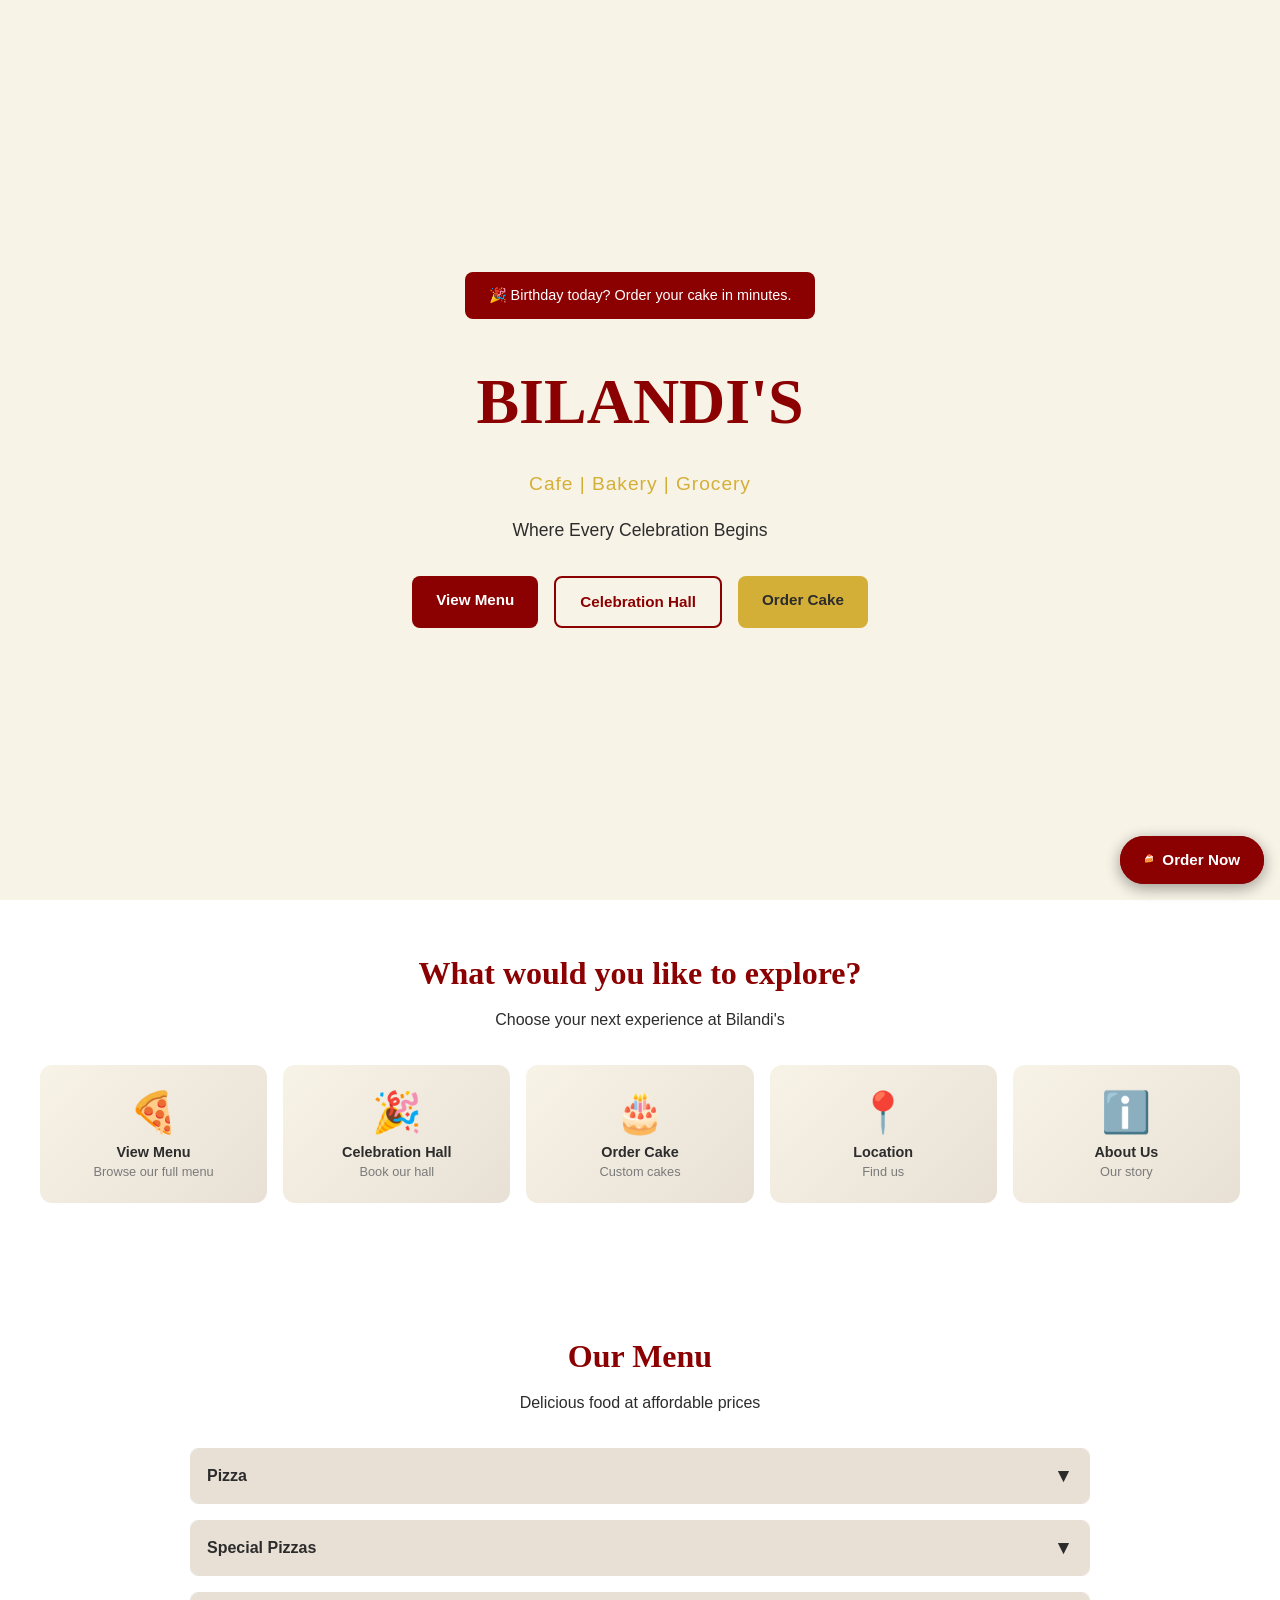
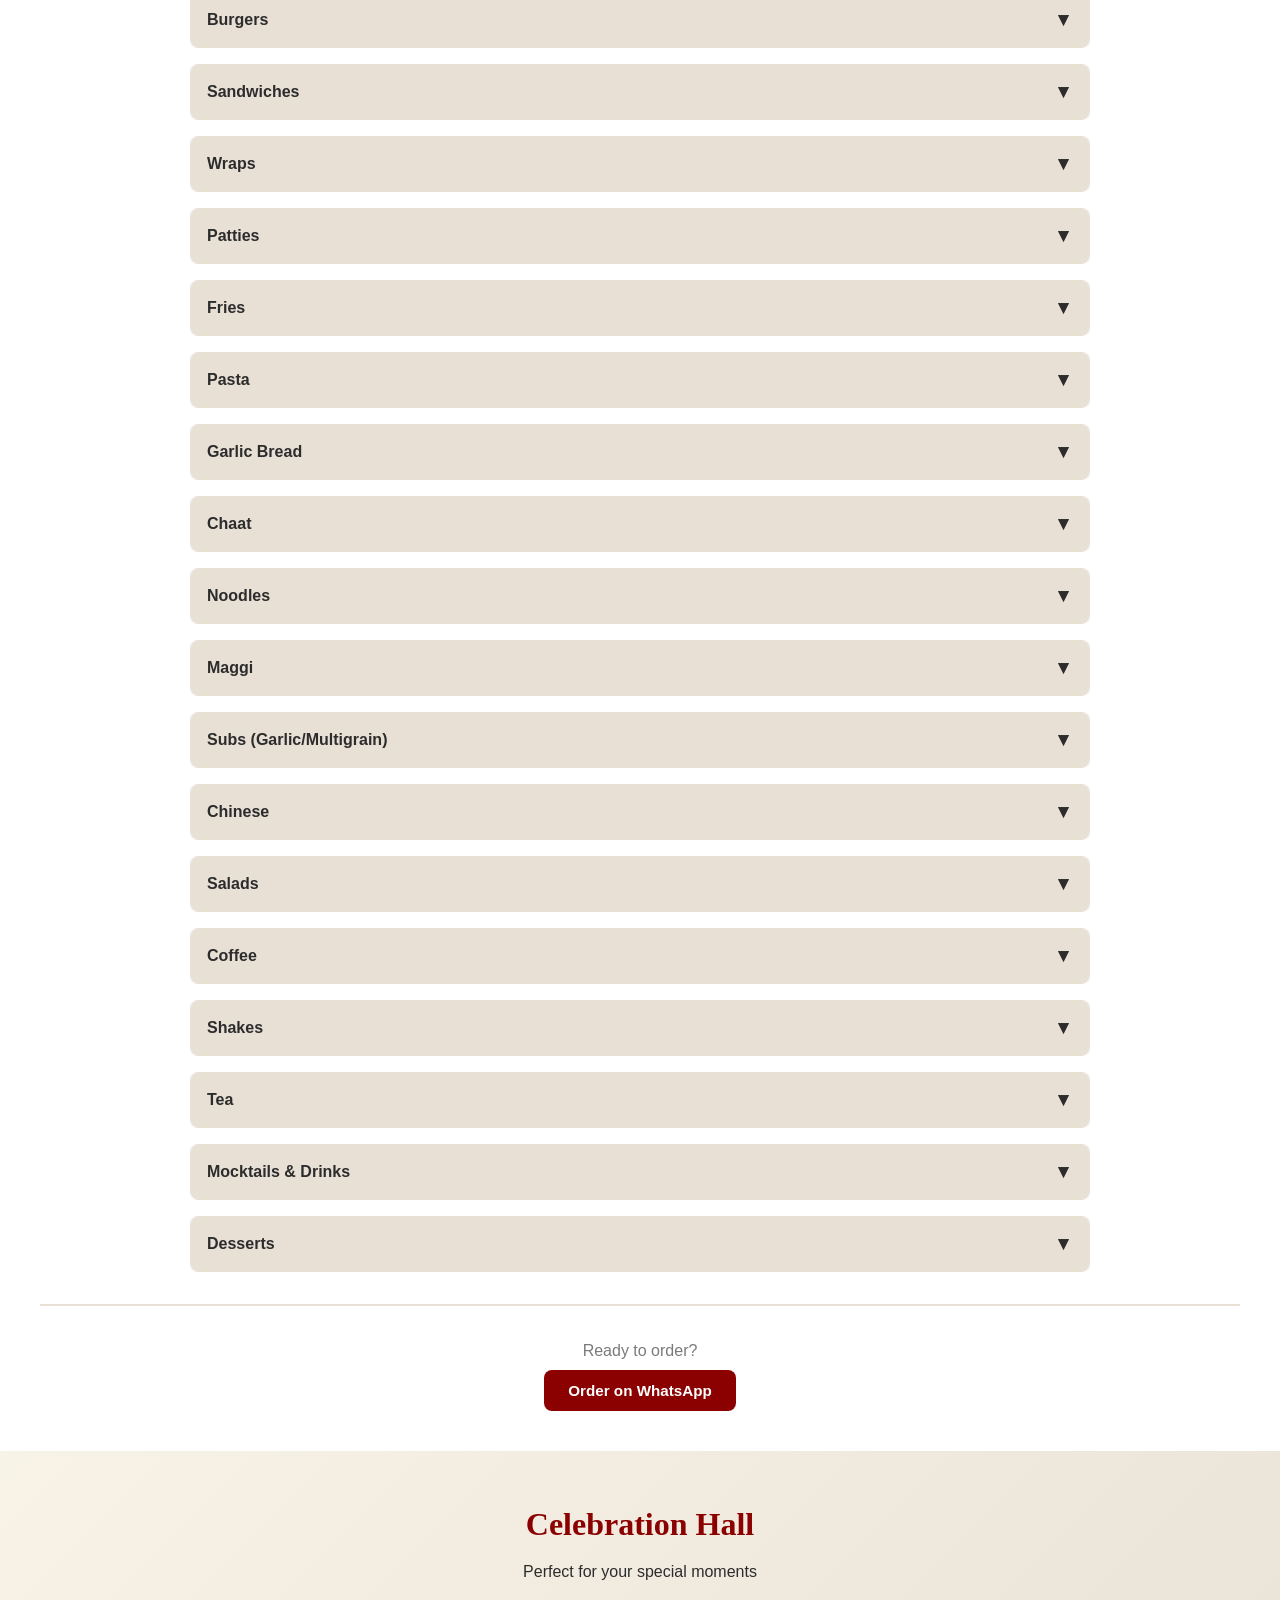
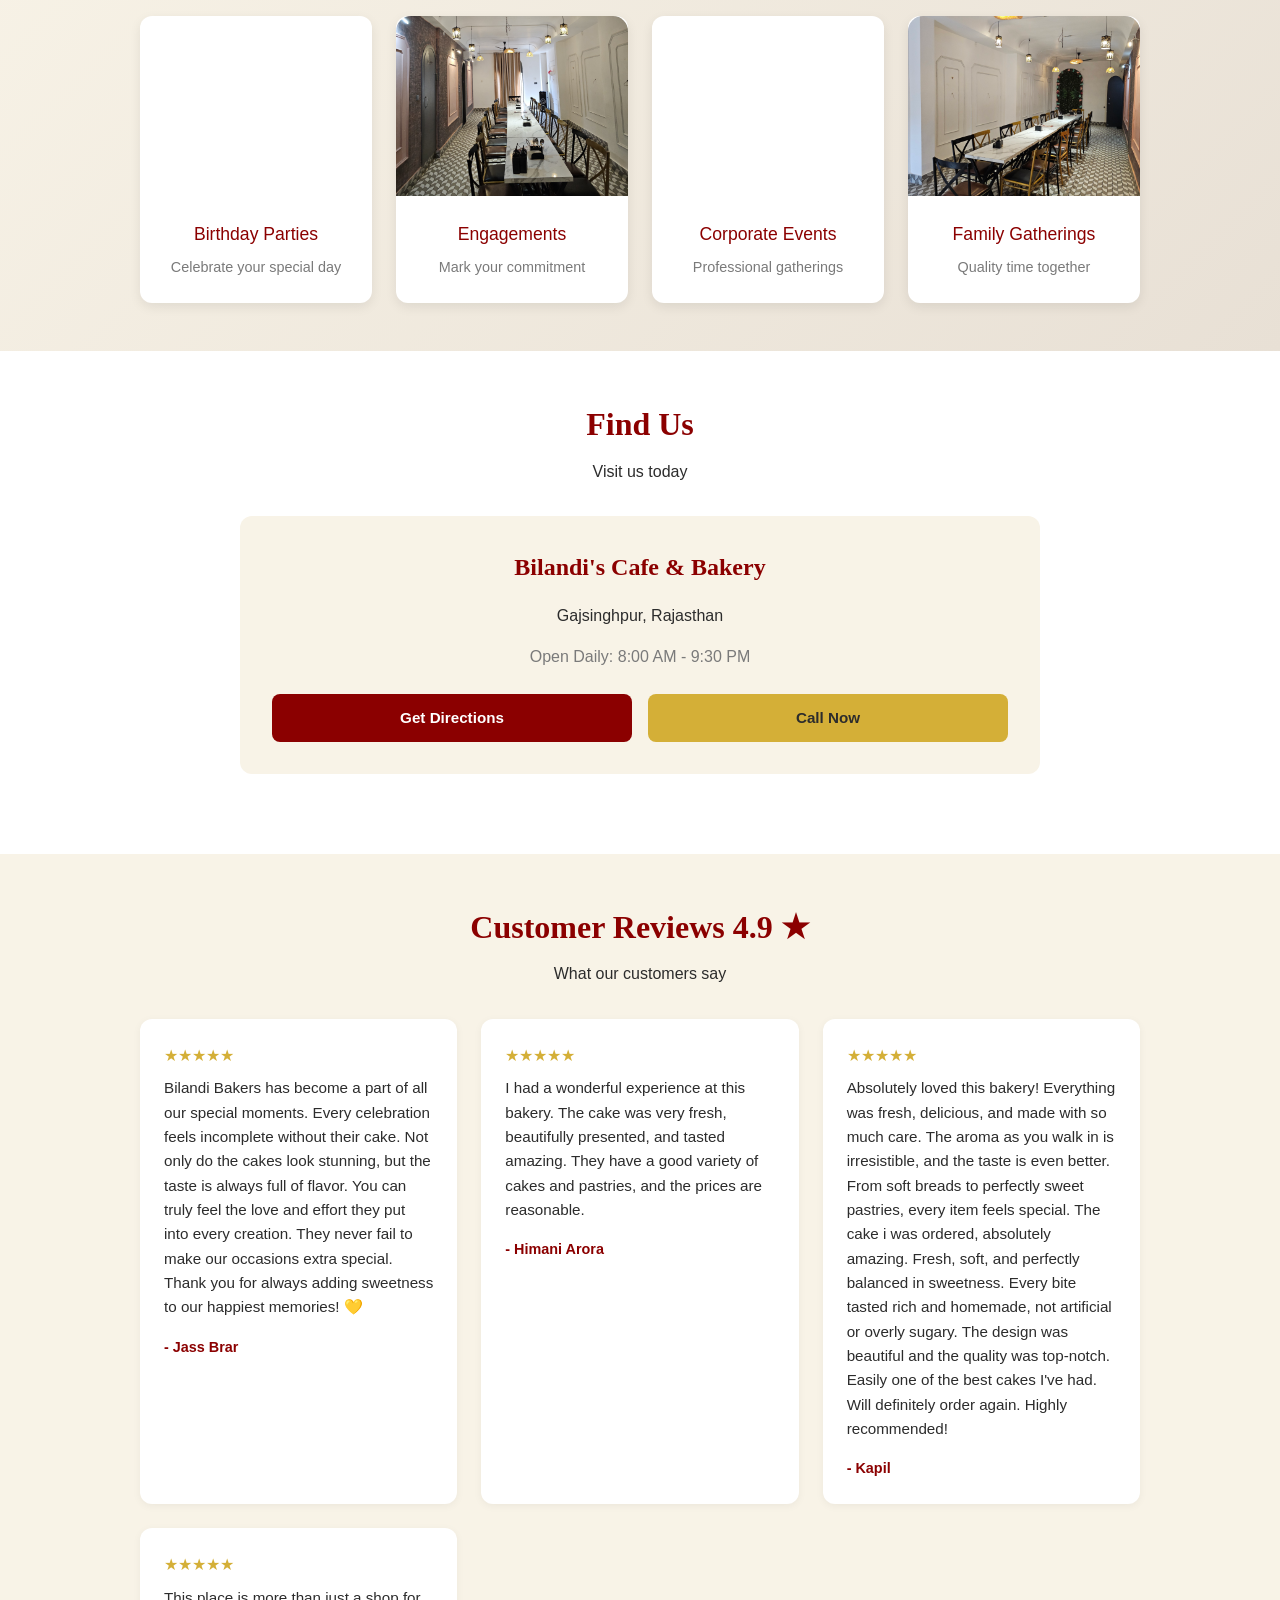
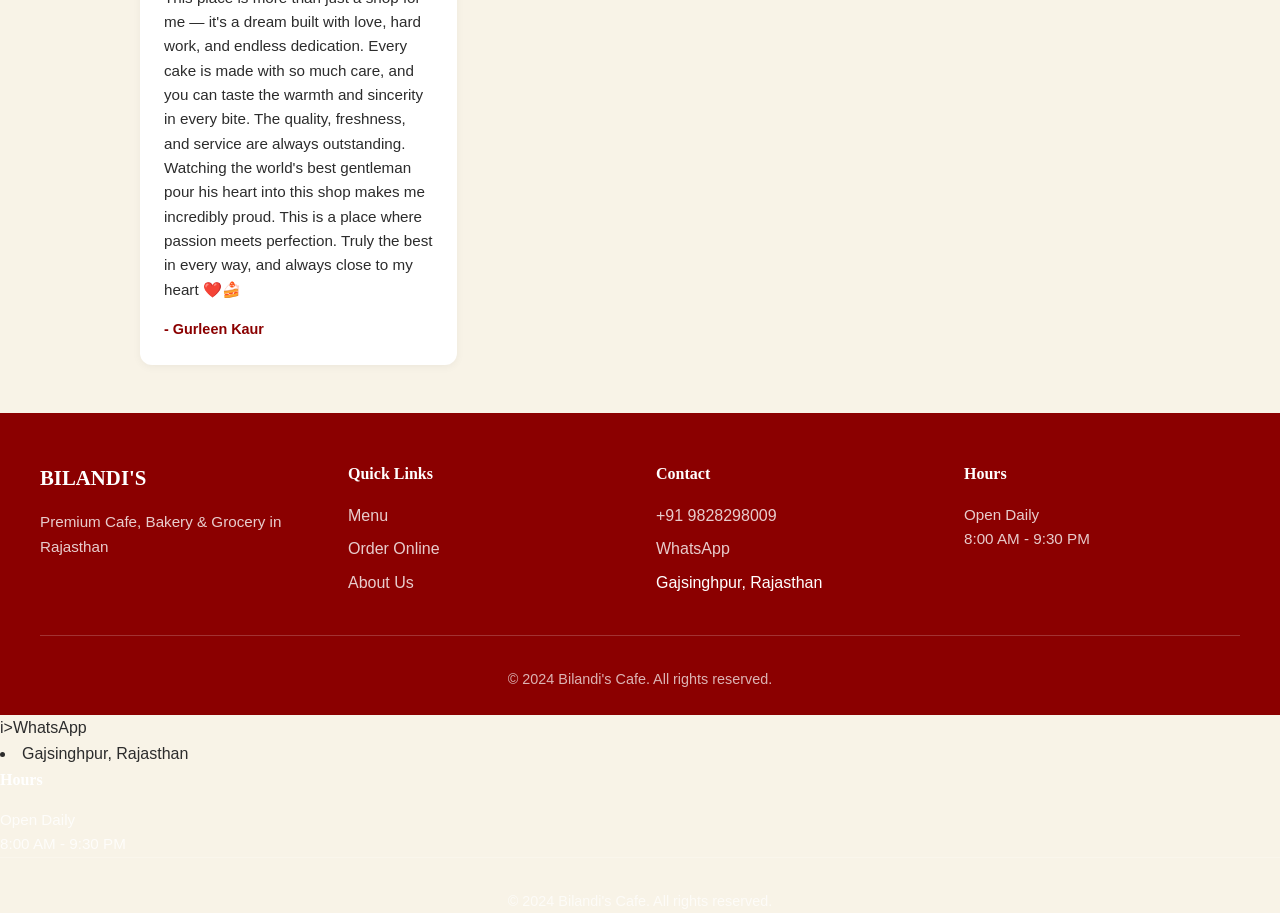
==== index.html @ e4f038cc "Update index.html" ====
<html lang="en">
<head>
    <meta charset="UTF-8">
    <meta name="viewport" content="width=device-width, initial-scale=1.0">
    <title>Bilandi's Cafe | Bakery | Grocery</title>
    <style>
        * {
            margin: 0;
            padding: 0;
            box-sizing: border-box;
        }

        :root {
            --primary: #8B0000;
            --secondary: #D4AF37;
            --background: #F8F3E7;
            --foreground: #2C2C2C;
            --card: #FFFFFF;
            --muted: #E8E0D5;
            --muted-foreground: #7A7A7A;
        }

        html {
            scroll-behavior: smooth;
        }

        body {
            font-family: 'Poppins', -apple-system, BlinkMacSystemFont, 'Segoe UI', sans-serif;
            color: var(--foreground);
            background: var(--background);
            line-height: 1.6;
        }

        /* Typography */
        h1, h2, h3, h4, h5, h6 {
            font-family: 'Playfair Display', Georgia, serif;
            font-weight: bold;
        }

        a {
            color: inherit;
            text-decoration: none;
        }

        /* Buttons */
        .btn {
            padding: 0.75rem 1.5rem;
            border: none;
            border-radius: 0.5rem;
            font-size: 0.95rem;
            font-weight: 600;
            cursor: pointer;
            transition: all 0.3s ease;
            font-family: 'Poppins', sans-serif;
        }

        .btn-primary {
            background: var(--primary);
            color: white;
        }

        .btn-primary:hover {
            opacity: 0.9;
        }

        .btn-primary:active {
            transform: scale(0.95);
        }

        .btn-secondary {
            background: var(--secondary);
            color: var(--foreground);
        }

        .btn-secondary:hover {
            opacity: 0.9;
        }

        .btn-secondary:active {
            transform: scale(0.95);
        }

        .btn-outline {
            border: 2px solid var(--primary);
            color: var(--primary);
            background: transparent;
        }

        .btn-outline:hover {
            background: var(--primary);
            color: white;
        }

        /* Hero Section */
        .hero {
            min-height: 100vh;
            background: var(--background);
            display: flex;
            flex-direction: column;
            justify-content: center;
            align-items: center;
            padding: 2rem;
            text-align: center;
        }

        .hero-banner {
            background: var(--primary);
            color: white;
            padding: 0.75rem 1.5rem;
            border-radius: 0.5rem;
            margin-bottom: 2rem;
            font-size: 0.9rem;
        }

        .hero-content {
            max-width: 600px;
        }

        .hero h1 {
            font-size: 3rem;
            color: var(--primary);
            margin-bottom: 1rem;
        }

        .hero-subtitle {
            font-size: 1.2rem;
            color: var(--secondary);
            margin-bottom: 1rem;
            letter-spacing: 0.05em;
        }

        .hero-tagline {
            font-size: 1.1rem;
            color: var(--foreground);
            margin-bottom: 2rem;
            line-height: 1.6;
        }

        .hero-buttons {
            display: flex;
            flex-direction: column;
            gap: 1rem;
            width: 100%;
        }

        @media (min-width: 768px) {
            .hero-buttons {
                flex-direction: row;
                justify-content: center;
            }

            .hero h1 {
                font-size: 4rem;
            }
        }

        /* Quick Options */
        .quick-options {
            padding: 3rem 1rem;
            background: white;
        }

        .container {
            max-width: 1200px;
            margin: 0 auto;
        }

        .section-title {
            font-size: 2rem;
            color: var(--primary);
            text-align: center;
            margin-bottom: 0.5rem;
        }

        .section-subtitle {
            text-align: center;
            color: var(--foreground);
            margin-bottom: 2rem;
        }

        .options-grid {
            display: grid;
            grid-template-columns: repeat(auto-fit, minmax(150px, 1fr));
            gap: 1rem;
            margin-bottom: 2rem;
        }

        .option-card {
            background: linear-gradient(135deg, var(--background), var(--muted));
            border: none;
            border-radius: 0.75rem;
            padding: 1.5rem 1rem;
            text-align: center;
            cursor: pointer;
            transition: all 0.3s ease;
            font-family: 'Poppins', sans-serif;
            font-size: 0.9rem;
        }

        .option-card:hover {
            box-shadow: 0 8px 20px rgba(0,0,0,0.1);
        }

        .option-card:active {
            transform: scale(0.95);
        }

        .option-icon {
            font-size: 2.5rem;
            margin-bottom: 0.5rem;
            display: inline-block;
            transition: transform 0.3s ease;
        }

        .option-card:hover .option-icon {
            transform: scale(1.2);
        }

        .option-label {
            font-weight: 600;
            color: var(--foreground);
            margin-bottom: 0.25rem;
        }

        .option-desc {
            font-size: 0.8rem;
            color: var(--muted-foreground);
        }

        /* Menu Section */
        .menu {
            padding: 3rem 1rem;
            background: white;
        }

        .menu-accordion {
            display: flex;
            flex-direction: column;
            gap: 1rem;
            max-width: 900px;
            margin: 0 auto;
        }

        .accordion-item {
            border: 1px solid var(--muted);
            border-radius: 0.5rem;
            overflow: hidden;
        }

        .accordion-header {
            background: var(--muted);
            padding: 1rem;
            cursor: pointer;
            display: flex;
            justify-content: space-between;
            align-items: center;
            font-weight: 600;
            color: var(--foreground);
            transition: all 0.3s ease;
            border: none;
            width: 100%;
            font-size: 1rem;
            font-family: 'Poppins', sans-serif;
        }

        .accordion-header:hover {
            background: var(--secondary);
            color: var(--foreground);
        }

        .accordion-header.active {
            background: var(--primary);
            color: white;
        }

        .accordion-toggle {
            font-size: 1.2rem;
            transition: transform 0.3s ease;
        }

        .accordion-header.active .accordion-toggle {
            transform: rotate(180deg);
        }

        .accordion-content {
            display: none;
            padding: 1.5rem;
            background: white;
            border-top: 1px solid var(--muted);
        }

        .accordion-content.active {
            display: block;
        }

        .menu-item {
            display: flex;
            justify-content: space-between;
            align-items: center;
            padding: 0.75rem 0;
            border-bottom: 1px solid var(--muted);
        }

        .menu-item:last-child {
            border-bottom: none;
        }

        .item-name {
            font-weight: 500;
            color: var(--foreground);
            flex: 1;
        }

        .item-price {
            color: var(--secondary);
            font-weight: 600;
            margin-left: 1rem;
            text-align: right;
            font-size: 0.9rem;
        }

        .menu-cta {
            text-align: center;
            margin-top: 2rem;
            padding-top: 2rem;
            border-top: 2px solid var(--muted);
        }

        .menu-cta p {
            margin-bottom: 1rem;
            color: var(--muted-foreground);
        }

        /* Celebration Hall Section */
        .celebration {
            padding: 3rem 1rem;
            background: linear-gradient(135deg, var(--background), var(--muted));
        }

        .celebration-grid {
            display: grid;
            grid-template-columns: repeat(auto-fit, minmax(200px, 1fr));
            gap: 1.5rem;
            max-width: 1000px;
            margin: 0 auto;
        }

        .celebration-card {
            background: white;
            border-radius: 0.75rem;
            overflow: hidden;
            box-shadow: 0 4px 12px rgba(0,0,0,0.08);
            transition: transform 0.3s ease;
        }

        .celebration-card:hover {
            transform: translateY(-4px);
        }

        .celebration-image {
            width: 100%;
            height: 180px;
            background: linear-gradient(135deg, var(--primary), var(--secondary));
            display: flex;
            align-items: center;
            justify-content: center;
            font-size: 3rem;
        }

        .celebration-content {
            padding: 1.5rem;
            text-align: center;
        }

        .celebration-title {
            font-size: 1.1rem;
            color: var(--primary);
            margin-bottom: 0.5rem;
        }

        .celebration-desc {
            font-size: 0.9rem;
            color: var(--muted-foreground);

        }
        .celebration-image {
          height: 180px;
          border-radius: 15px 15px 0 0;
          background-size: cover;
          background-position: center;
        }

        /* Different images for each card */
        .birthday {
          background-image: url("birthday.jpeg");
        }

        .engagement {
          background-image: url("hall.jpeg");
        }

        .corporate {
          background-image: url("anniversary.jpeg");
        }

        .family {
          background-image: url("family.jpeg");
        }
        /* Location Section */
        .location {
            padding: 3rem 1rem;
            background: white;
        }

        .location-content {
            max-width: 800px;
            margin: 0 auto;
        }

        .location-info {
            background: var(--background);
            border-radius: 0.75rem;
            padding: 2rem;
            text-align: center;
            margin-bottom: 2rem;
        }

        .location-info h3 {
            font-size: 1.5rem;
            color: var(--primary);
            margin-bottom: 1rem;
        }

        .location-address {
            color: var(--foreground);
            margin-bottom: 1rem;
            font-size: 1rem;
        }

        .location-hours {
            color: var(--muted-foreground);
            margin-bottom: 1.5rem;
        }

        .location-buttons {
            display: flex;
            flex-direction: column;
            gap: 1rem;
        }

        @media (min-width: 640px) {
            .location-buttons {
                flex-direction: row;
            }

            .location-buttons .btn {
                flex: 1;
            }
        }

        /* Reviews Section */
        .reviews {
            padding: 3rem 1rem;
            background: var(--background);
        }

        .reviews-grid {
            display: grid;
            grid-template-columns: repeat(auto-fit, minmax(250px, 1fr));
            gap: 1.5rem;
            max-width: 1000px;
            margin: 0 auto;
        }

        .review-card {
            background: white;
            border-radius: 0.75rem;
            padding: 1.5rem;
            box-shadow: 0 2px 8px rgba(0,0,0,0.05);
        }

        .review-stars {
            color: var(--secondary);
            margin-bottom: 0.5rem;
            font-size: 1rem;
        }

        .review-text {
            color: var(--foreground);
            margin-bottom: 1rem;
            font-size: 0.95rem;
            line-height: 1.6;
        }

        .review-author {
            color: var(--primary);
            font-weight: 600;
            font-size: 0.9rem;
        }

        /* Footer */
        footer {
            background: var(--primary);
            color: white;
            padding: 3rem 1rem 1.5rem;
        }

        .footer-content {
            max-width: 1200px;
            margin: 0 auto;
        }

        .footer-grid {
            display: grid;
            grid-template-columns: repeat(auto-fit, minmax(200px, 1fr));
            gap: 2rem;
            margin-bottom: 2rem;
        }

        .footer-section h3 {
            font-size: 1.3rem;
            margin-bottom: 1rem;
        }

        .footer-links {
            list-style: none;
        }

        .footer-links li {
            margin-bottom: 0.5rem;
        }

        .footer-links a {
            color: rgba(255,255,255,0.8);
            transition: color 0.3s ease;
        }

        .footer-links a:hover {
            color: var(--secondary);
        }

        .footer-bottom {
            text-align: center;
            padding-top: 2rem;
            border-top: 1px solid rgba(255,255,255,0.2);
            color: rgba(255,255,255,0.7);
            font-size: 0.9rem;
        }

        /* Sticky Order Button */
        .sticky-button {
            position: fixed;
            bottom: 1rem;
            right: 1rem;
            z-index: 1000;
        }

        .sticky-button a {
            display: flex;
            flex-direction: column;
            align-items: center;
            gap: 0.5rem;
            background: var(--primary);
            color: white;
            padding: 0.75rem 1rem;
            border-radius: 9999px;
            font-weight: 600;
            box-shadow: 0 4px 15px rgba(0,0,0,0.2);
            transition: all 0.3s ease;
            font-size: 0.8rem;
            text-align: center;
        }

        .sticky-button a:hover {
            box-shadow: 0 6px 20px rgba(0,0,0,0.3);
            transform: scale(1.05);
        }

        .sticky-button a:active {
            transform: scale(0.95);
        }

        .sticky-button-icon {
            font-size: 0.5rem;
        }

        @media (min-width: 640px) {
            .sticky-button a {
                flex-direction: row;
                padding: 0.75rem 1.5rem;
                font-size: 0.95rem;
            }

            .sticky-button-icon {
                font-size: 0.5rem;
            }
        }

        /* Responsive Typography */
        @media (max-width: 640px) {
            .hero h1 {
                font-size: 2.5rem;
            }

            .hero-subtitle {
                font-size: 1rem;
            }

            .hero-tagline {
                font-size: 1rem;
            }

            .section-title {
                font-size: 1.5rem;
            }

            .accordion-header {
                font-size: 0.95rem;
            }

            .menu-item {
                flex-wrap: wrap;
            }

            .item-price {
                width: 100%;
                text-align: left;
                margin-left: 0;
                margin-top: 0.5rem;
            }
        }
    </style>
</head>
<body>

    <!-- Hero Section -->
    <section id="hero" class="hero">
        <div class="hero-banner">
            🎉 Birthday today? Order your cake in minutes.
        </div>

        <div class="hero-content">
            <h1>BILANDI'S</h1>
            <div class="hero-subtitle">Cafe | Bakery | Grocery</div>
            <p class="hero-tagline">Where Every Celebration Begins</p>

            <div class="hero-buttons">
                <a href="https://www.bilandis.com/menu" class="btn btn-primary">View Menu</a>
                <a href="#celebration" class="btn btn-outline">Celebration Hall</a>
                <a href="https://wa.me/919828298009" target="_blank" rel="noopener noreferrer" class="btn btn-secondary">Order Cake</a>
            </div>
        </div>
    </section>

    <!-- Quick Options Section -->
    <section class="quick-options">
        <div class="container">
            <h2 class="section-title">What would you like to explore?</h2>
            <p class="section-subtitle">Choose your next experience at Bilandi's</p>

            <div class="options-grid">
                <button class="option-card" onclick="scrollToSection('#menu')">
                    <div class="option-icon">🍕</div>
                    <div class="option-label">View Menu</div>
                    <div class="option-desc">Browse our full menu</div>
                </button>
                <button class="option-card" onclick="scrollToSection('#celebration')">
                    <div class="option-icon">🎉</div>
                    <div class="option-label">Celebration Hall</div>
                    <div class="option-desc">Book our hall</div>
                </button>
                <button class="option-card" onclick="window.open('https://wa.me/919828298009', '_blank')">
                    <div class="option-icon">🎂</div>
                    <div class="option-label">Order Cake</div>
                    <div class="option-desc">Custom cakes</div>
                </button>
                <button class="option-card" onclick="scrollToSection('#location')">
                    <div class="option-icon">📍</div>
                    <div class="option-label">Location</div>
                    <div class="option-desc">Find us</div>
                </button>
                <button class="option-card" onclick="scrollToSection('#footer')">
                    <div class="option-icon">ℹ️</div>
                    <div class="option-label">About Us</div>
                    <div class="option-desc">Our story</div>
                </button>
            </div>
        </div>
    </section>

    <!-- Menu Section -->
    <section id="menu" class="menu">
        <div class="container">
            <h2 class="section-title">Our Menu</h2>
            <p class="section-subtitle">Delicious food at affordable prices</p>

            <div class="menu-accordion" id="menuAccordion"></div>

            <div class="menu-cta">
                <p>Ready to order?</p>
                <a href="https://wa.me/919828298009" target="_blank" rel="noopener noreferrer" class="btn btn-primary">Order on WhatsApp</a>
            </div>
        </div>
    </section>

    <!-- Celebration Hall Section -->
    <section id="celebration" class="celebration">
        <div class="container">
            <h2 class="section-title">Celebration Hall</h2>
            <p class="section-subtitle">Perfect for your special moments</p>

            <div class="celebration-grid">
                <div class="celebration-card">
                    <div class="celebration-image birthday"></div>
                    <div class="celebration-content">
                        <div class="celebration-title">Birthday Parties</div>
                        <div class="celebration-desc">Celebrate your special day</div>
                    </div>
                </div>
                <div class="celebration-card">
                   <div class="celebration-image engagement"></div>

                    <div class="celebration-content">
                        <div class="celebration-title">Engagements</div>
                        <div class="celebration-desc">Mark your commitment</div>
                    </div>
                </div>
                <div class="celebration-card">
                    <div class="celebration-image corporate"></div>
                    <div class="celebration-content">
                        <div class="celebration-title">Corporate Events</div>
                        <div class="celebration-desc">Professional gatherings</div>
                    </div>
                </div>
                <div class="celebration-card">
                    <div class="celebration-image family"></div>                    
                    <div class="celebration-content">
                        <div class="celebration-title">Family Gatherings</div>
                        <div class="celebration-desc">Quality time together</div>
                    </div>
                </div>
            </div>
        </div>
    </section>

    <!-- Location Section -->
    <section id="location" class="location">
        <div class="location-content">
            <h2 class="section-title">Find Us</h2>
            <p class="section-subtitle">Visit us today</p>

            <div class="location-info">
                <h3>Bilandi's Cafe & Bakery</h3>
                <div class="location-address">Gajsinghpur, Rajasthan</div>
                <div class="location-hours">Open Daily: 8:00 AM - 9:30 PM</div>

                <div class="location-buttons">
                    <a href="https://maps.app.goo.gl/M8x8Yy1FaAqjk7R19" target="_blank" rel="noopener noreferrer" class="btn btn-primary">Get Directions</a>
                    <a href="tel:+91 9828298009" class="btn btn-secondary">Call Now</a>
                </div>
            </div>
        </div>
    </section>

    <!-- Reviews Section -->
    <section class="reviews">
        <div class="container">
            <h2 class="section-title">Customer Reviews 4.9 ★ </h2>
            <p class="section-subtitle">What our customers say</p>

            <div class="reviews-grid">
                <div class="review-card">
                    <div class="review-stars">★★★★★</div>
                    <div class="review-text">Bilandi Bakers has become a part of all our special moments. Every celebration feels incomplete without their cake. Not only do the cakes look stunning, but the taste is always full of flavor. You can truly feel the love and effort they put into every creation. They never fail to make our occasions extra special. Thank you for always adding sweetness to our happiest memories! 💛
</div>
                    <div class="review-author">- Jass Brar</div>
                </div>
                <div class="review-card">
                    <div class="review-stars">★★★★★</div>
                    <div class="review-text">I had a wonderful experience at this bakery. The cake was very fresh, beautifully presented, and tasted amazing. They have a good variety of cakes and pastries, and the prices are reasonable.</div>
                    <div class="review-author">- Himani Arora</div>
                </div>
                <div class="review-card">
                    <div class="review-stars">★★★★★</div>
                    <div class="review-text">Absolutely loved this bakery! Everything was fresh, delicious, and made with so much care. The aroma as you walk in is irresistible, and the taste is even better. From soft breads to perfectly sweet pastries, every item feels special.
The cake i was ordered, absolutely amazing. Fresh, soft, and perfectly balanced in sweetness. Every bite tasted rich and homemade, not artificial or overly sugary. The design was beautiful and the quality was top-notch. Easily one of the best cakes I've had. Will definitely order again. Highly recommended!
</div>
                    <div class="review-author">- Kapil</div>
                </div>
 <div class="review-card">
                    <div class="review-stars">★★★★★</div>
                    <div class="review-text">This place is more than just a shop for me — it's a dream built with love, hard work, and endless dedication. Every cake is made with so much care, and you can taste the warmth and sincerity in every bite. The quality, freshness, and service are always outstanding. Watching the world's best gentleman pour his heart into this shop makes me incredibly proud. This is a place where passion meets perfection. Truly the best in every way, and always close to my heart ❤️🍰

</div>
                    <div class="review-author">- Gurleen Kaur</div>
                </div>
            </div>
        </div>
    </section>

    <!-- Footer -->
    <footer id="footer">
        <div class="footer-content">
            <div class="footer-grid">
                <div class="footer-section">
                    <h3>BILANDI'S</h3>
                    <p style="color: rgba(255,255,255,0.8); font-size: 0.95rem;">Premium Cafe, Bakery & Grocery in Rajasthan</p>
                </div>
                <div class="footer-section">
                    <h4 style="color: white; margin-bottom: 1rem;">Quick Links</h4>
                    <ul class="footer-links">
                        <li><a href="#menu">Menu</a></li>
                        <li><a href="https://wa.me/919828298009" target="_blank" rel="noopener noreferrer">Order Online</a></li>
                        <li><a href="#celebration">About Us</a></li>
                    </ul>
                </div>
                <div class="footer-section">
                    <h4 style="color: white; margin-bottom: 1rem;">Contact</h4>
                    <ul class="footer-links">
                        <li><a href="tel:+91 9828298009">+91 9828298009</a></li>
                        <li><a href="https://wa.me/919828298009" target="_blank" rel="noopener noreferrer">WhatsApp</a></li>
                        <li>Gajsinghpur, Rajasthan</li>
                    </ul>
                </div>
                <div class="footer-section">
                    <h4 style="color: white; margin-bottom: 1rem;">Hours</h4>
                    <p style="color: rgba(255,255,255,0.8); font-size: 0.95rem;">Open Daily<br>8:00 AM - 9:30 PM</p>
                </div>
            </div>

            <div class="footer-bottom">
                <p>&copy; 2024 Bilandi's Cafe. All rights reserved.</p>
            </div>
        </div>
    </footer>

    <!-- Sticky Order Button -->
    <div class="sticky-button">
        <a href="https://wa.me/919828298009" target="_blank" rel="noopener noreferrer">
            <span class="sticky-button-icon">🍰</span>
            <span>Order Now</span>
        </a>
    </div>

    <script>
        const menuData = {
            'Pizza': [
                { name: 'Margherita Pizza', prices: '₹109 | ₹219 | ₹319' },
                { name: 'OCT Pizza', prices: '₹149 | ₹239 | ₹349' },
                { name: 'Farm Fresh Pizza', prices: '₹159 | ₹249 | ₹359' },
                { name: 'Mexican Pizza', prices: '₹169 | ₹259 | ₹369' },
                { name: 'Deluxe Veggie Pizza', prices: '₹179 | ₹269 | ₹379' },
                { name: 'Veg Extravaganza Pizza', prices: '₹189 | ₹279 | ₹389' },
                { name: 'Creamy Tomato Pizza', prices: '₹199 | ₹299 | ₹409' },
                { name: 'Cheese N Corn Pizza', prices: '₹199 | ₹299 | ₹409' },
                { name: 'Indi Makhni Paneer Pizza', prices: '₹209 | ₹309 | ₹409' },
                { name: 'Kadai Paneer Pizza', prices: '₹209 | ₹309 | ₹409' },
                { name: 'Peppy Paneer Pizza', prices: '₹219 | ₹329 | ₹439' },
                { name: 'Hot Tandoori Pizza', prices: '₹219 | ₹339 | ₹459' },
                { name: 'Bilandi\'s Special Pizza ⭐', prices: '₹229 | ₹349 | ₹469' }
            ],
            'Special Pizzas': [
                { name: '4 In 1 Pizza (Choose Any 4 Flavors)', prices: '₹449' },
                { name: 'Volcano Farm Fresh', prices: '₹439' },
                { name: 'Volcano Mexican', prices: '₹449' },
                { name: 'Volcano Cheese N Corn', prices: '₹459' },
                { name: 'Volcano Hot Tandoori', prices: '₹469' },
                { name: 'Volcano Peppy Paneer', prices: '₹479' }
            ],
            'Burgers': [
                { name: 'Aloo Tikki Burger', prices: '₹39' },
                { name: 'Cheese Burger', prices: '₹59' },
                { name: 'Mexican Burger', prices: '₹59' },
                { name: 'Paneer Burger', prices: '₹69' },
                { name: 'Hot Tandoori Burger', prices: '₹79' },
                { name: 'Makhni Paneer Burger', prices: '₹109' },
                { name: 'Bilandi\'s Special Burger ⭐', prices: '₹109' }
            ],
            'Sandwiches': [
                { name: 'Cold Sandwich', prices: '₹59' },
                { name: 'Veg Grilled Sandwich', prices: '₹69' },
                { name: 'Cheese Grilled Sandwich', prices: '₹89' },
                { name: 'Paneer Sandwich', prices: '₹89' },
                { name: 'Corn N Cheese Sandwich', prices: '₹99' },
                { name: 'Peri Peri Sandwich', prices: '₹119' },
                { name: 'Tandoori Sandwich', prices: '₹119' },
                { name: 'Makhni Sandwich', prices: '₹119' },
                { name: 'Veg Club Sandwich', prices: '₹149' },
                { name: 'Cheese Club Sandwich', prices: '₹169' }
            ],
            'Zingy Parcel': [
                { name: 'Zingy Parcel', prices: '₹60' },
                { name: 'Tandoori Parcel', prices: '₹60' },
                { name: 'Makhni Parcel', prices: '₹60' },
                { name: 'Peri Peri Parcel', prices: '₹60' }
            ],
            'Wraps': [
                { name: 'Aloo Tikki Wrap', prices: '₹69' },
                { name: 'Paneer Wrap', prices: '₹99' },
                { name: 'Cheese N Corn Wrap', prices: '₹119' }
            ],
            'Patties': [
                { name: 'Cheese N Corn Patty', prices: '₹39' },
                { name: 'Tandoori Patty', prices: '₹39' },
                { name: 'Mexican Patty', prices: '₹49' },
                { name: 'Pizza Patty', prices: '₹59' }
            ],
            'Snacks': [
                { name: 'Plain Fries', prices: '₹79' },
                { name: 'Cheese Loaded Fries', prices: '₹79' },
                { name: 'Masala Fries', prices: '₹89' },
                { name: 'Tandoori Fries', prices: '₹99' },
                { name: 'Peri Peri Fries', prices: '₹99' },
                { name: 'Dahi Ke Sholay 🌟 Must Try', prices: '₹140' }
            ],
            'Pasta': [
                { name: 'Red Sauce Pasta', prices: '₹139' },
                { name: 'White Sauce Pasta', prices: '₹149' },
                { name: 'Makhni Pasta', prices: '₹149' },
                { name: 'Tandoori Pasta', prices: '₹149' },
                { name: 'Peri Peri Pasta', prices: '₹149' },
                { name: 'Mix Sauce Pasta', prices: '₹159' }
            ],
            'Garlic Bread': [
                { name: 'Toast Garlic Bread', prices: '₹79' },
                { name: 'Stuffed Garlic Bread', prices: '₹139' },
                { name: 'Makhni Cheese Garlic Bread', prices: '₹139' }
            ],
            'Maggi': [
                { name: 'Veg Maggie', prices: '₹69' },
                { name: 'Tandoori Maggie', prices: '₹89' },
                { name: 'Peri Peri Maggie', prices: '₹89' },
                { name: 'Makhni Maggie', prices: '₹89' },
                { name: 'Cheese Maggie', prices: '₹109' },
                { name: 'Cheese N Corn Maggie', prices: '₹109' }
            ],
            'Subs (Garlic/Multigrain)': [
                { name: 'Aloo Patty Sub', prices: '₹89' },
                { name: 'Veggie Delight Sub', prices: '₹89' },
                { name: 'Paneer Tikka Sub', prices: '₹109' },
                { name: 'Cheese N Corn Sub', prices: '₹129' }
            ],
            'Chinese': [
                { name: 'Chilli Potato', prices: '₹130' },
                { name: 'Honey Chilli Potato', prices: '₹139' },
                { name: 'Spring Roll', prices: '₹69' },
                { name: 'Cheese Balls', prices: '₹129' },
                { name: 'Paneer Chilli', prices: '₹179' }
            ],
            'Noodles': [
                { name: 'Veg Noodles', prices: '₹60 (Half) | ₹100 (Full)' },
                { name: 'Hakka Noodles', prices: '₹70 (Half) | ₹130 (Full)' },
                { name: 'Korean Noodles', prices: '₹70 (Half) | ₹130 (Full)' },
                { name: 'Chilli Garlic Noodles', prices: '₹70 (Half) | ₹130 (Full)' },
                { name: 'Paneer Noodles', prices: '₹80 (Half) | ₹140 (Full)' }
            ],
            'Salads': [
                { name: 'Paneer Salad', prices: '₹119' },
                { name: 'Corn Paneer Salad', prices: '₹129' },
                { name: 'Bilandi\'s Special Salad ⭐', prices: '₹149' }
            ],
            'Coffee': [
                { name: 'Hot Coffee', prices: '₹49' },
                { name: 'Hazelnut Hot Coffee', prices: '₹89' },
                { name: 'Black Coffee', prices: '₹30' },
                { name: 'Cold Coffee', prices: '₹69' },
                { name: 'Cold Coffee with Ice Cream', prices: '₹89' }
            ],
            'Shakes': [
                { name: 'Vanilla Shake', prices: '₹59' },
                { name: 'Vanilla Shake with Ice Cream', prices: '₹79' },
                { name: 'Strawberry Shake', prices: '₹69' },
                { name: 'Strawberry Shake with Ice Cream', prices: '₹89' },
                { name: 'Mango Shake', prices: '₹69' },
                { name: 'Mango Shake with Ice Cream', prices: '₹89' },
                { name: 'Butterscotch Shake', prices: '₹69' },
                { name: 'Butterscotch Shake with Ice Cream', prices: '₹89' },
                { name: 'Chocolate Shake', prices: '₹79' },
                { name: 'Chocolate Shake with Ice Cream', prices: '₹99' },
                { name: 'Oreo Shake With Ice Cream', prices: '₹119' },
                { name: 'Blue Berry Shake With Ice Cream', prices: '₹119' },
                { name: 'KitKat Shake With Ice Cream', prices: '₹129' },
                { name: 'Red Velvet Shake With Ice Cream', prices: '₹139' },
                { name: 'Brownie Shake With Ice Cream', prices: '₹149' },
                { name: 'Nutella Shake With Ice Cream', prices: '₹149' },
                { name: 'Biscoff Shake With Ice Cream ⭐', prices: '₹159' }
            ],
            'Mocktails': [
                { name: 'Jeera Mojito', prices: '₹79' },
                { name: 'Mint Mojito', prices: '₹79' },
                { name: 'Water Melon', prices: '₹89' },
                { name: 'Blue Curacao', prices: '₹99' },
                { name: 'Black Current', prices: '₹109' }
            ],
            'Desserts': [
                { name: 'Brownie', prices: '₹119' },
                { name: 'Brownie with Ice Cream', prices: '₹159' },
                { name: 'Chocolate Sandwich', prices: '₹179' }
            ]
        };

     function roundPrice(priceText) {
    return priceText.replace(/₹(\d+)/g, (match, price) => {
        let num = parseInt(price);

        if (num % 10 === 9) {
            num += 1;
        }

        return `₹${num}`;
    });
}
}  function initMenu() {
            const accordion = document.getElementById('menuAccordion');
            accordion.innerHTML = '';

            for (const [category, items] of Object.entries(menuData)) {
                const item = document.createElement('div');
                item.className = 'accordion-item'
                item.innerHTML = `
                    <button class="accordion-header" onclick="toggleAccordion(this)">
                        <span>${category}</span>
                        <span class="accordion-toggle">▼</span>
                    </button>
                    <div class="accordion-content">
                        ${items.map(food => `
                            <div class="menu-item">
                                <span class="item-name">${food.name}</span>
                                <span class="item-price">${food.prices}</span>
                            </div>
                        `).join('')}
                    </div>
                `;
                accordion.appendChild(item);
            }
        }

        function toggleAccordion(header) {
            const content = header.nextElementSibling;
            header.classList.toggle('active');
            content.classList.toggle('active');
        }

        function scrollToSection(sectionId) {
            const element = document.querySelector(sectionId);
            if (element) {
                element.scrollIntoView({ behavior: 'smooth' });
            }
        }

        // Initialize menu on page load
        document.addEventListener('DOMContentLoaded', initMenu);
    </script>

</body>
</html>i><a href="https://wa.me/919828298009" target="_blank" rel="noopener noreferrer">WhatsApp</a></li>
                        <li>Gajsinghpur, Rajasthan</li>
                    </ul>
                </div>
                <div class="footer-section">
                    <h4 style="color: white; margin-bottom: 1rem;">Hours</h4>
                    <p style="color: rgba(255,255,255,0.8); font-size: 0.95rem;">Open Daily<br>8:00 AM - 9:30 PM</p>
                </div>
            </div>

            <div class="footer-bottom">
                <p>&copy; 2024 Bilandi's Cafe. All rights reserved.</p>
            </div>
        </div>
    </footer>

    <!-- Sticky Order Button -->
    <div class="sticky-button">
        <a href="https://wa.me/919828298009" target="_blank" rel="noopener noreferrer">
            <span class="sticky-button-icon">🍰</span>
            <span>Order Now</span>
        </a>
    </div>

    <script>
        const menuData = {
            'Pizza': [
                { name: 'Margherita Pizza', prices: '₹109 | ₹219 | ₹319' },
                { name: 'OCT Pizza', prices: '₹149 | ₹239 | ₹349' },
                { name: 'Farm Fresh Pizza', prices: '₹159 | ₹249 | ₹359' },
                { name: 'Mexican Pizza', prices: '₹169 | ₹259 | ₹369' },
                { name: 'Deluxe Veggie Pizza', prices: '₹179 | ₹269 | ₹379' },
                { name: 'Veg Extravaganza Pizza', prices: '₹189 | ₹279 | ₹389' },
                { name: 'Creamy Tomata', prices: '₹189 | ₹279 | ₹389' },
                { name: 'Cheese N Corn Pizza', prices: '₹199 | ₹299 | ₹409' },
                { name: 'Indi Makhni Paneer Pizza', prices: '₹209 | ₹309 | ₹409' },
                { name: 'Kadai Paneer Pizza', prices: '₹209 | ₹309 | ₹409' },
                { name: 'Peppy Paneer Pizza', prices: '₹219 | ₹329 | ₹439' },
                { name: 'Hot Tandoori Pizza', prices: '₹219 | ₹339 | ₹459' },
                { name: 'Bilandi\'s Special Pizza ⭐', prices: '₹229 | ₹349 | ₹469' }
            ],
            'Special Pizzas': [
                { name: '4 In 1 Pizza (Choose Any 4 Flavors)', prices: '₹449' },
                { name: 'Volcano Farm Fresh', prices: '₹439' },
                { name: 'Volcano Mexican', prices: '₹449' },
                { name: 'Volcano Cheese N Corn', prices: '₹459' },
                { name: 'Volcano Hot Tandoori', prices: '₹469' },
                { name: 'Volcano Peppy Paneer', prices: '₹479' }
            ],
            'Burgers': [
                { name: 'Aloo Tikki Burger', prices: '₹39' },
                { name: 'Cheese Burger', prices: '₹59' },
                { name: 'Mexican Burger', prices: '₹59' },
                { name: 'Paneer Burger', prices: '₹69' },
                { name: 'Hot Tandoori Burger', prices: '₹79' },
                { name: 'Bilandi\'s Special Burger ⭐', prices: '₹109' }
            ],
            'Sandwiches': [
                { name: 'Cold Sandwich', prices: '₹59' },
                { name: 'Veg Grilled Sandwich', prices: '₹69' },
                { name: 'Cheese Grilled Sandwich', prices: '₹89' },
                { name: 'Paneer Sandwich', prices: '₹89' },
                { name: 'Corn N Cheese Sandwich', prices: '₹99' },
                { name: 'Peri Peri Sandwich', prices: '₹119' },
                { name: 'Tandoori Sandwich', prices: '₹119' },
                { name: 'Makhni Sandwich', prices: '₹119' },
                { name: 'Veg Club Sandwich', prices: '₹149' },
                { name: 'Cheese Club Sandwich', prices: '₹169' }
            ],
            'Wraps': [
                { name: 'Aloo Tikki Wrap', prices: '₹69' },
                { name: 'Paneer Wrap', prices: '₹99' },
                { name: 'Cheese N Corn Wrap', prices: '₹119' }
            ],
            'Patties': [
                { name: 'Cheese N Corn Patty', prices: '₹39' },
                { name: 'Tandoori Patty', prices: '₹39' },
                { name: 'Mexican Patty', prices: '₹49' },
                { name: 'Pizza Patty', prices: '₹59' }
            ],
            'Fries': [
                { name: 'Plain Fries', prices: '₹79' },
                { name: 'Cheese Loaded Fries', prices: '₹79' },
                { name: 'Masala Fries', prices: '₹89' },
                { name: 'Tandoori Fries', prices: '₹99' },
                { name: 'Peri Peri Fries', prices: '₹99' }
            ],
            'Pasta': [
                { name: 'Red Sauce Pasta', prices: '₹139' },
                { name: 'White Sauce Pasta', prices: '₹149' },
                { name: 'Makhni Pasta', prices: '₹149' },
                { name: 'Tandoori Pasta', prices: '₹149' },
                { name: 'Peri Peri Pasta', prices: '₹149' },
                { name: 'Mix Sauce Pasta', prices: '₹159' }
            ],
            'Garlic Bread': [
                { name: 'Toast Garlic Bread', prices: '₹79' },
                { name: 'Stuffed Garlic Bread', prices: '₹139' },
                { name: 'Makhni Cheese Garlic Bread', prices: '₹139' }
            ],
            'Chaat': [
                { name: 'Coming Soon', prices: '₹XX' },
                { name: 'Coming Soon', prices: '₹XX' },
               ],
               'Noodles': [
                { name: 'Veg Noodles', prices: '₹60 (Half) |₹100 (Full)' },
                { name: 'Hakka Noodles ', prices: '₹70 (Half)| ₹130 (Full)'  },
                { name: 'Korean Noodles', prices: '₹70 (Half)| ₹130 (Full)'  },
                { name: 'Chilli Garlic Noodles', prices: '₹70 (Half)| ₹130 (Full)'  },
                { name: 'Paneer Noodles', prices: '₹80 (Half)| ₹140 (Full)'  },
               ],
            'Maggi': [
                { name: 'Veg Maggie', prices: '₹69' },
                { name: 'Tandoori Maggie', prices: '₹89' },
                { name: 'Peri Peri Maggie', prices: '₹89' },
                { name: 'Makhni Maggie', prices: '₹89' },
                { name: 'Cheese Maggie', prices: '₹109' },
                { name: 'Cheese N Corn Maggie', prices: '₹109' }
            ],
            'Subs (Garlic/Multigrain)': [
                { name: 'Aloo Patty Sub', prices: '₹89' },
                { name: 'Veggie Delight Sub', prices: '₹89' },
                { name: 'Paneer Tikka Sub', prices: '₹109' },
                { name: 'Cheese N Corn Sub', prices: '₹129' }
            ],
            'Chinese': [
                { name: 'Spring Roll', prices: '₹69' },
                { name: 'Cheese Cigar Roll', prices: '₹89' },
                { name: 'Cheese Balls', prices: '₹129' },
                { name: 'Honey Chilli Potato', prices: '₹139' },
                { name: 'Paneer Chilli', prices: '₹179' }
            ],
            'Salads': [
                { name: 'Paneer Salad', prices: '₹119' },
                { name: 'Corn Paneer Salad', prices: '₹129' },
                { name: 'Bilandi\'s Special Salad ⭐', prices: '₹149' }
            ],
            'Coffee': [
                { name: 'Hot Coffee', prices: '₹49' },
                { name: 'Hazelnut Hot Coffee', prices: '₹89' },
                { name: 'Cold Coffee', prices: '₹69' },
                { name: 'Cold Coffee with Ice Cream', prices: '₹89' }
            ],
            'Shakes': [
                { name: 'Vanilla Shake', prices: '₹59' },
                { name: 'Vanilla Shake with Ice Cream', prices: '₹79' },
                { name: 'Strawberry Shake', prices: '₹69' },
                { name: 'Strawberry Shake with Ice Cream', prices: '₹89' },
                { name: 'Mango Shake', prices: '₹69' },
                { name: 'Mango Shake with Ice Cream', prices: '₹89' },
                { name: 'Butterscotch Shake', prices: '₹69' },
                { name: 'Butterscotch Shake with Ice Cream', prices: '₹89' },
                { name: 'Chocolate Shake', prices: '₹79' },
                { name: 'Chocolate Shake with Ice Cream', prices: '₹99' },
                { name: 'Oreo Shake With Ice Cream', prices: '₹119' },
                { name: 'Blue Berry Shake With Ice Cream', prices: '₹119' },
                { name: 'KitKat Shake With Ice Cream', prices: '₹129' },
                { name: 'Red Velvet Shake With Ice Cream', prices: '₹139' },
                { name: 'Brownie Shake With Ice Cream', prices: '₹149' },
                { name: 'Nutella Shake With Ice Cream', prices: '₹149' },
                { name: 'Biscoff Shake With Ice Cream ⭐', prices: '₹159' }
            ],
            'Tea': [
                { name: 'Masala Tea', prices: '₹19' },
                { name: 'Elaichi Tea', prices: '₹25' },
                { name: 'Rose Tea', prices: '₹29' }
            ],
            'Mocktails & Drinks': [
                { name: 'Jeera Mojito', prices: '₹79' },
                { name: 'Mint Mojito', prices: '₹79' },
                { name: 'Water Melon', prices: '₹89' },
                { name: 'Blue Curacao', prices: '₹99' },
                { name: 'Black Current', prices: '₹109' }
            ],
            'Desserts': [
                { name: 'Brownie', prices: '₹119' },
                { name: 'Brownie with Ice Cream', prices: '₹159' },
                { name: 'Chocolate Sandwich', prices: '₹179' }
            ]
        };
        
function roundPrice(priceText) {
    return priceText.replace(/₹(\d+)/g, (match, price) => {
        return `₹${parseInt(price) + 1}`;
    });
}
        function initMenu() {
            const accordion = document.getElementById('menuAccordion');
            accordion.innerHTML = '';

            for (const [category, items] of Object.entries(menuData)) {
                const item = document.createElement('div');
                item.className = 'accordion-item';
                item.innerHTML = `
                    <button class="accordion-header" onclick="toggleAccordion(this)">
                        <span>${category}</span>
                        <span class="accordion-toggle">▼</span>
                    </button>
                    <div class="accordion-content">
                        ${items.map(food => `
                            <div class="menu-item">
                                <span class="item-name">${food.name}</span>
                                <span class="item-price">${roundPrice(food.prices)}</span>
                            </div>
                        `).join('')}
                    </div>
                `;
                accordion.appendChild(item);
            }
        }

        function toggleAccordion(header) {
            const content = header.nextElementSibling;
            header.classList.toggle('active');
            content.classList.toggle('active');
        }

        function scrollToSection(sectionId) {
            const element = document.querySelector(sectionId);
            if (element) {
                element.scrollIntoView({ behavior: 'smooth' });
            }
        }

        // Initialize menu on page load
        document.addEventListener('DOMContentLoaded', initMenu);
        function roundPrices(prices){
  if(prices%10===9){
    return prices+1;
  }
  return prices;
}

    </script>

</body>
</html>
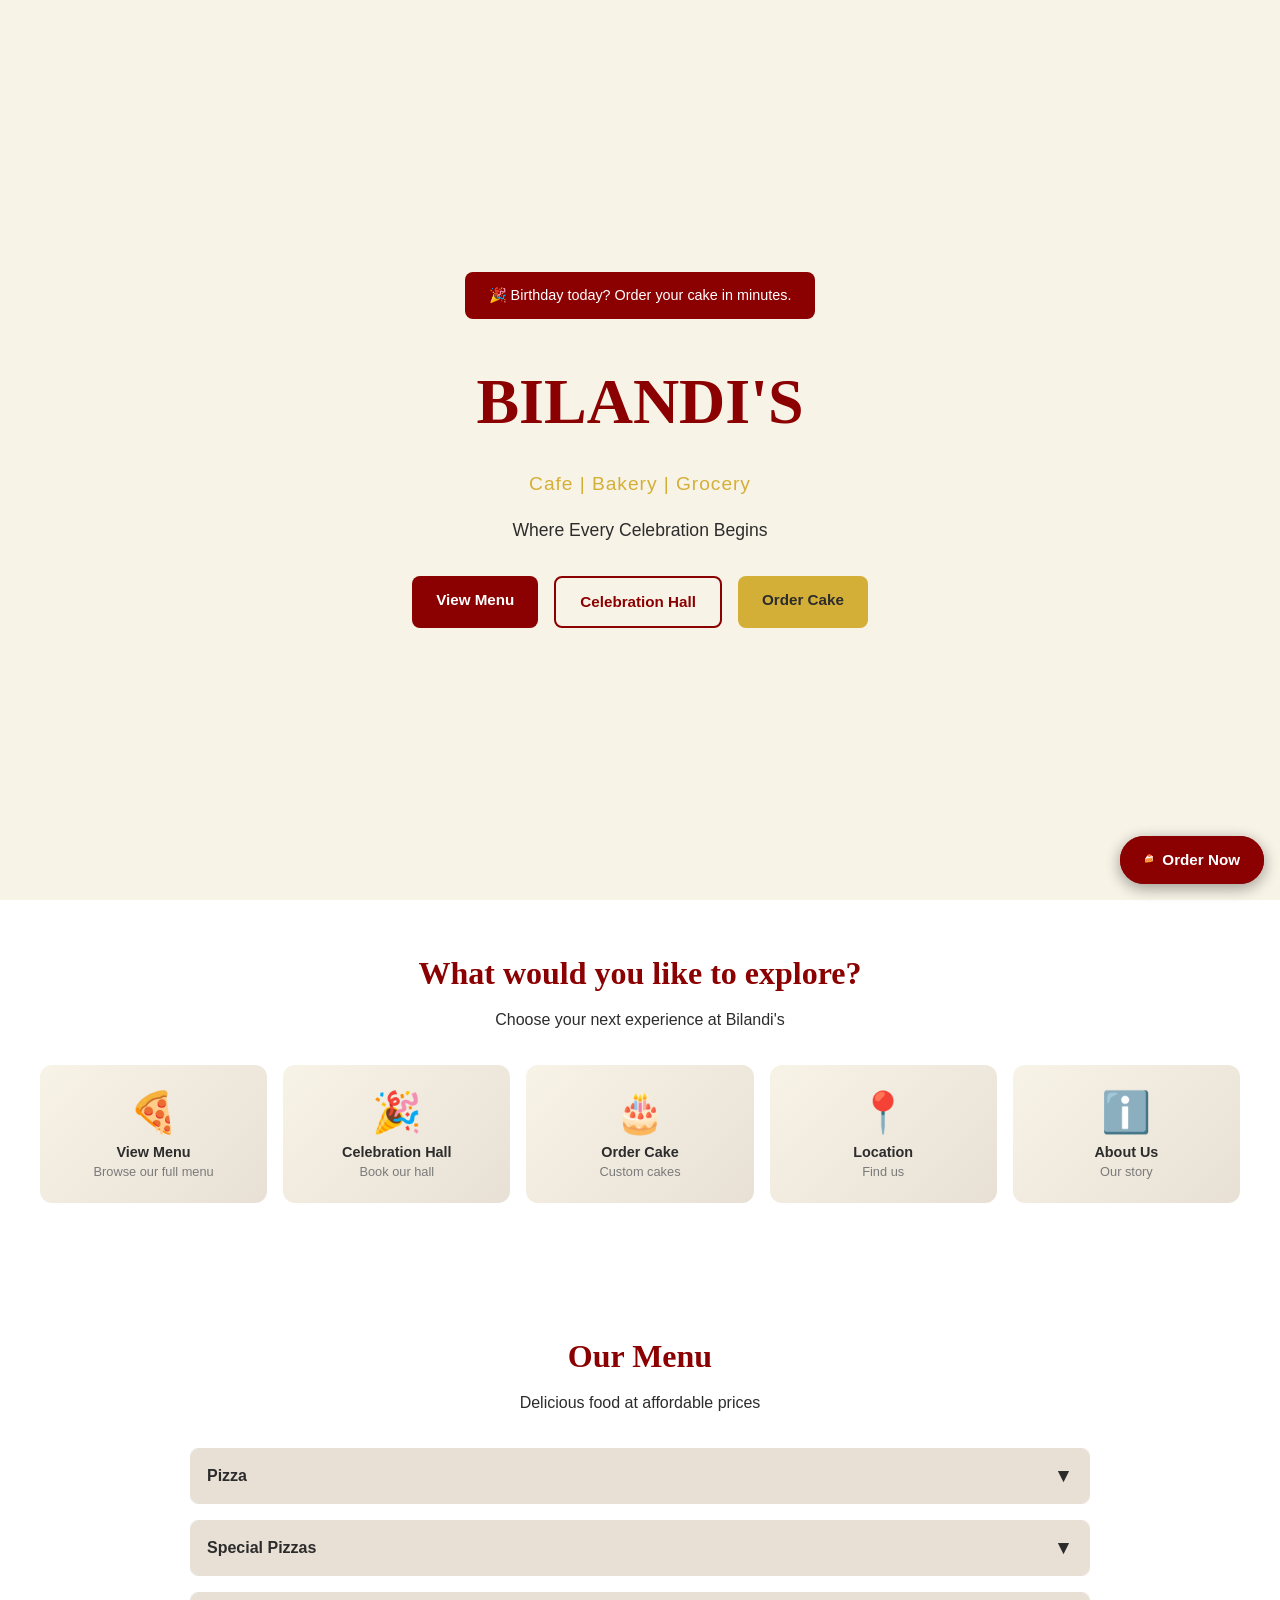
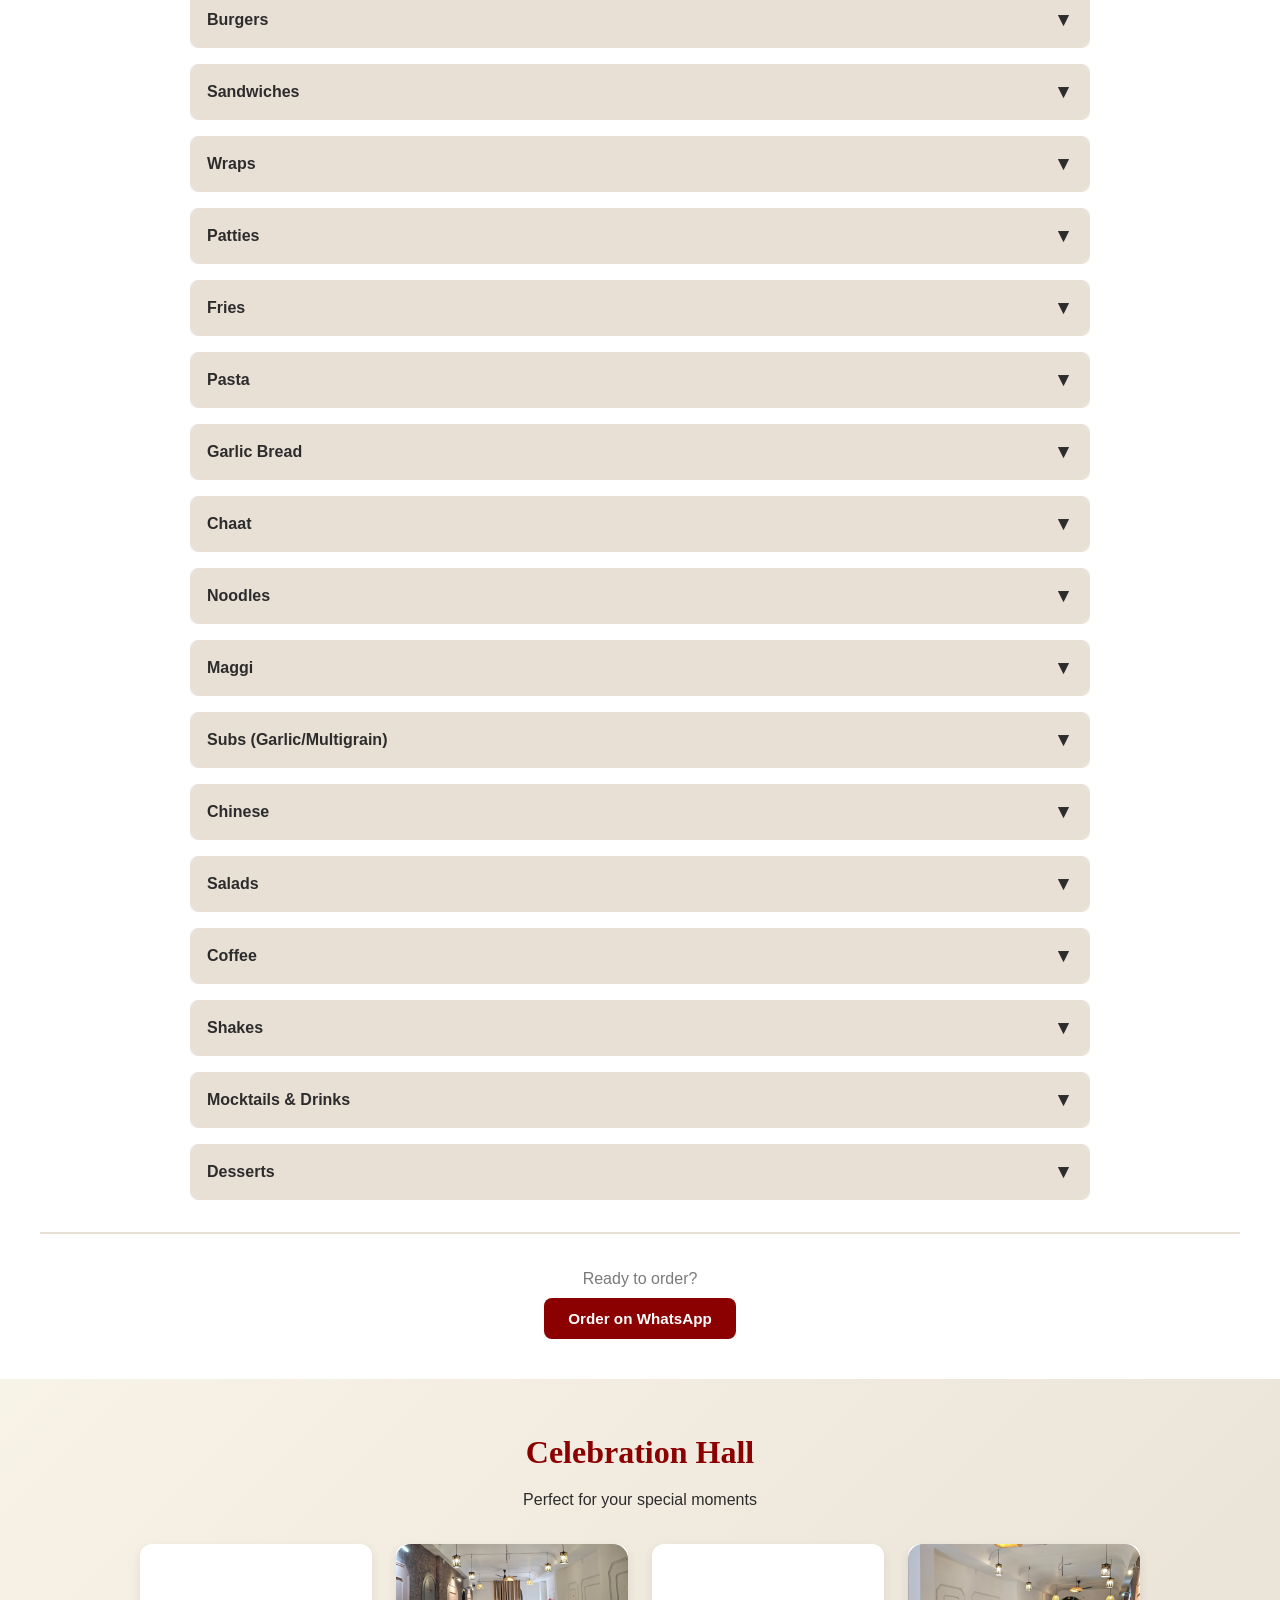
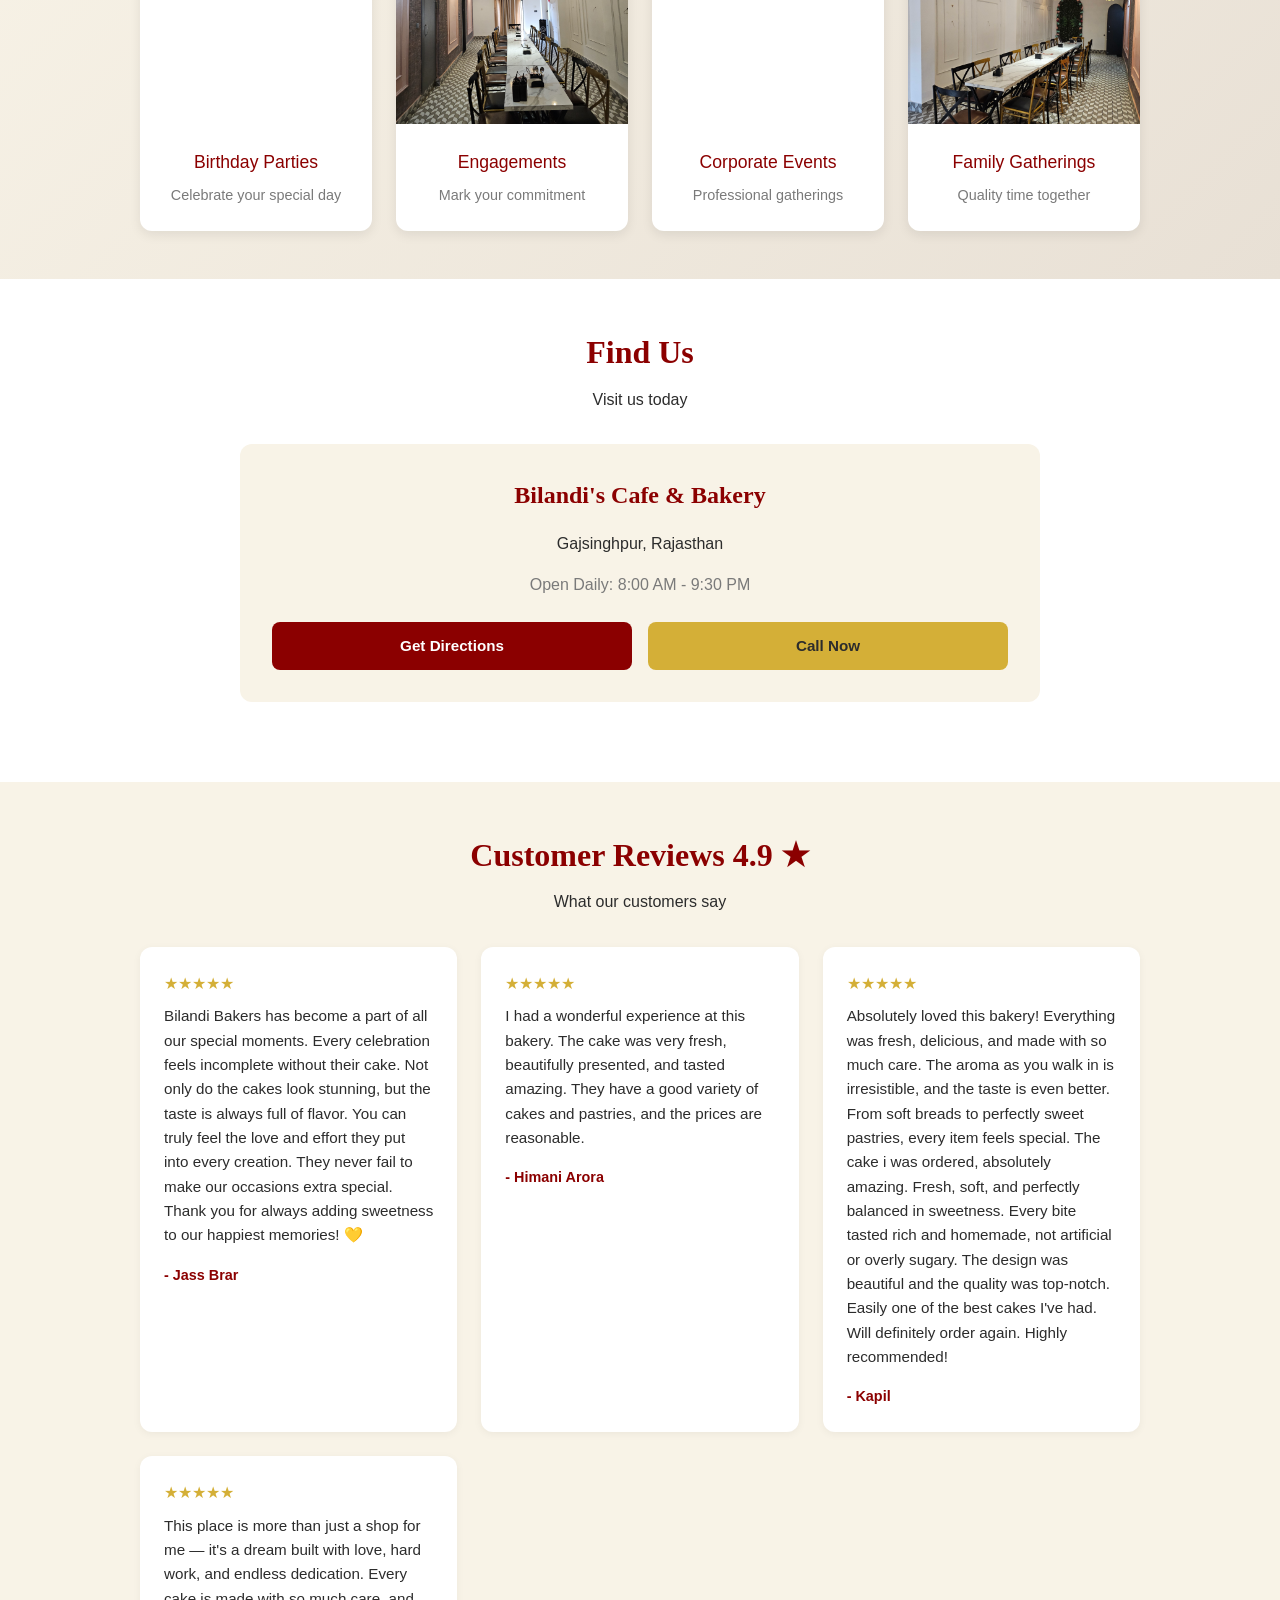
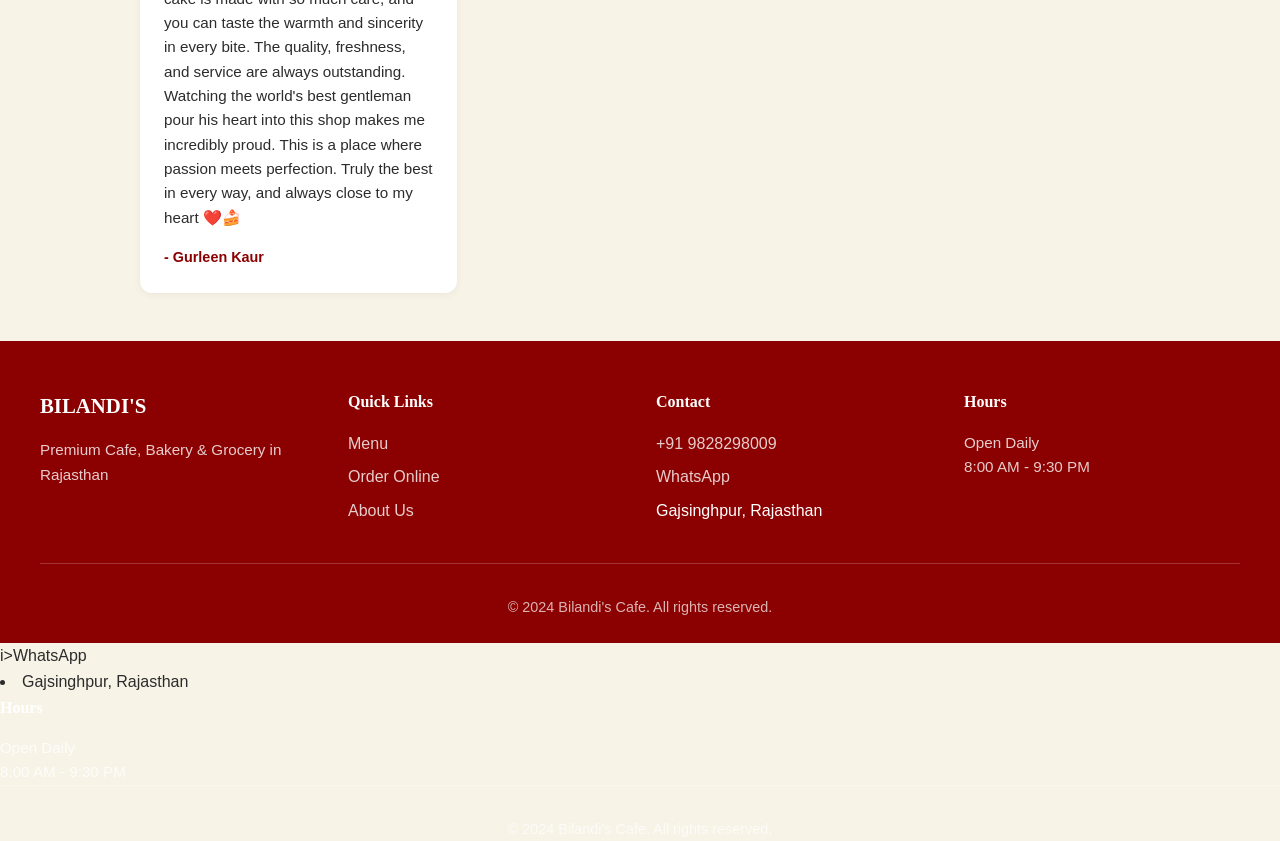
==== commit 0456c661: "Update index.html" ====
--- a/index.html
+++ b/index.html
@@ -889,10 +889,10 @@
                 { name: 'Cheese Club Sandwich', prices: '₹169' }
             ],
             'Zingy Parcel': [
-                { name: 'Zingy Parcel', prices: '₹60' },
-                { name: 'Tandoori Parcel', prices: '₹60' },
-                { name: 'Makhni Parcel', prices: '₹60' },
-                { name: 'Peri Peri Parcel', prices: '₹60' }
+                { name: 'Zingy Parcel', prices: '₹50' },
+                { name: 'Tandoori Parcel', prices: '₹50' },
+                { name: 'Makhni Parcel', prices: '₹50' },
+                { name: 'Peri Peri Parcel', prices: '₹50' }
             ],
             'Wraps': [
                 { name: 'Aloo Tikki Wrap', prices: '₹69' },
@@ -1086,7 +1086,7 @@
                 { name: 'Mexican Pizza', prices: '₹169 | ₹259 | ₹369' },
                 { name: 'Deluxe Veggie Pizza', prices: '₹179 | ₹269 | ₹379' },
                 { name: 'Veg Extravaganza Pizza', prices: '₹189 | ₹279 | ₹389' },
-                { name: 'Creamy Tomata', prices: '₹189 | ₹279 | ₹389' },
+                { name: 'Creamy Tomato Pizza', prices: '₹199 | ₹299 | ₹409' },
                 { name: 'Cheese N Corn Pizza', prices: '₹199 | ₹299 | ₹409' },
                 { name: 'Indi Makhni Paneer Pizza', prices: '₹209 | ₹309 | ₹409' },
                 { name: 'Kadai Paneer Pizza', prices: '₹209 | ₹309 | ₹409' },
@@ -1108,6 +1108,7 @@
                 { name: 'Mexican Burger', prices: '₹59' },
                 { name: 'Paneer Burger', prices: '₹69' },
                 { name: 'Hot Tandoori Burger', prices: '₹79' },
+                 { name: 'Makhni Paneer  Burger ⭐', prices: '₹109' },
                 { name: 'Bilandi\'s Special Burger ⭐', prices: '₹109' }
             ],
             'Sandwiches': [
@@ -1158,11 +1159,11 @@
                 { name: 'Coming Soon', prices: '₹XX' },
                ],
                'Noodles': [
-                { name: 'Veg Noodles', prices: '₹60 (Half) |₹100 (Full)' },
-                { name: 'Hakka Noodles ', prices: '₹70 (Half)| ₹130 (Full)'  },
-                { name: 'Korean Noodles', prices: '₹70 (Half)| ₹130 (Full)'  },
-                { name: 'Chilli Garlic Noodles', prices: '₹70 (Half)| ₹130 (Full)'  },
-                { name: 'Paneer Noodles', prices: '₹80 (Half)| ₹140 (Full)'  },
+                { name: 'Veg Noodles', prices: '₹59 (Half) |₹99 (Full)' },
+                { name: 'Hakka Noodles ', prices: '₹69 (Half)| ₹129 (Full)'  },
+                { name: 'Korean Noodles', prices: '₹69 (Half)| ₹129 (Full)'  },
+                { name: 'Chilli Garlic Noodles', prices: '₹69 (Half)| ₹129 (Full)'  },
+                { name: 'Paneer Noodles', prices: '₹79 (Half)| ₹139 (Full)'  },
                ],
             'Maggi': [
                 { name: 'Veg Maggie', prices: '₹69' },
@@ -1182,6 +1183,7 @@
                 { name: 'Spring Roll', prices: '₹69' },
                 { name: 'Cheese Cigar Roll', prices: '₹89' },
                 { name: 'Cheese Balls', prices: '₹129' },
+                { name: 'Chilli Potato', prices: '₹129' },
                 { name: 'Honey Chilli Potato', prices: '₹139' },
                 { name: 'Paneer Chilli', prices: '₹179' }
             ],
@@ -1191,6 +1193,7 @@
                 { name: 'Bilandi\'s Special Salad ⭐', prices: '₹149' }
             ],
             'Coffee': [
+                { name: 'Black Coffee', prices: '₹29' },
                 { name: 'Hot Coffee', prices: '₹49' },
                 { name: 'Hazelnut Hot Coffee', prices: '₹89' },
                 { name: 'Cold Coffee', prices: '₹69' },
@@ -1215,11 +1218,6 @@
                 { name: 'Nutella Shake With Ice Cream', prices: '₹149' },
                 { name: 'Biscoff Shake With Ice Cream ⭐', prices: '₹159' }
             ],
-            'Tea': [
-                { name: 'Masala Tea', prices: '₹19' },
-                { name: 'Elaichi Tea', prices: '₹25' },
-                { name: 'Rose Tea', prices: '₹29' }
-            ],
             'Mocktails & Drinks': [
                 { name: 'Jeera Mojito', prices: '₹79' },
                 { name: 'Mint Mojito', prices: '₹79' },
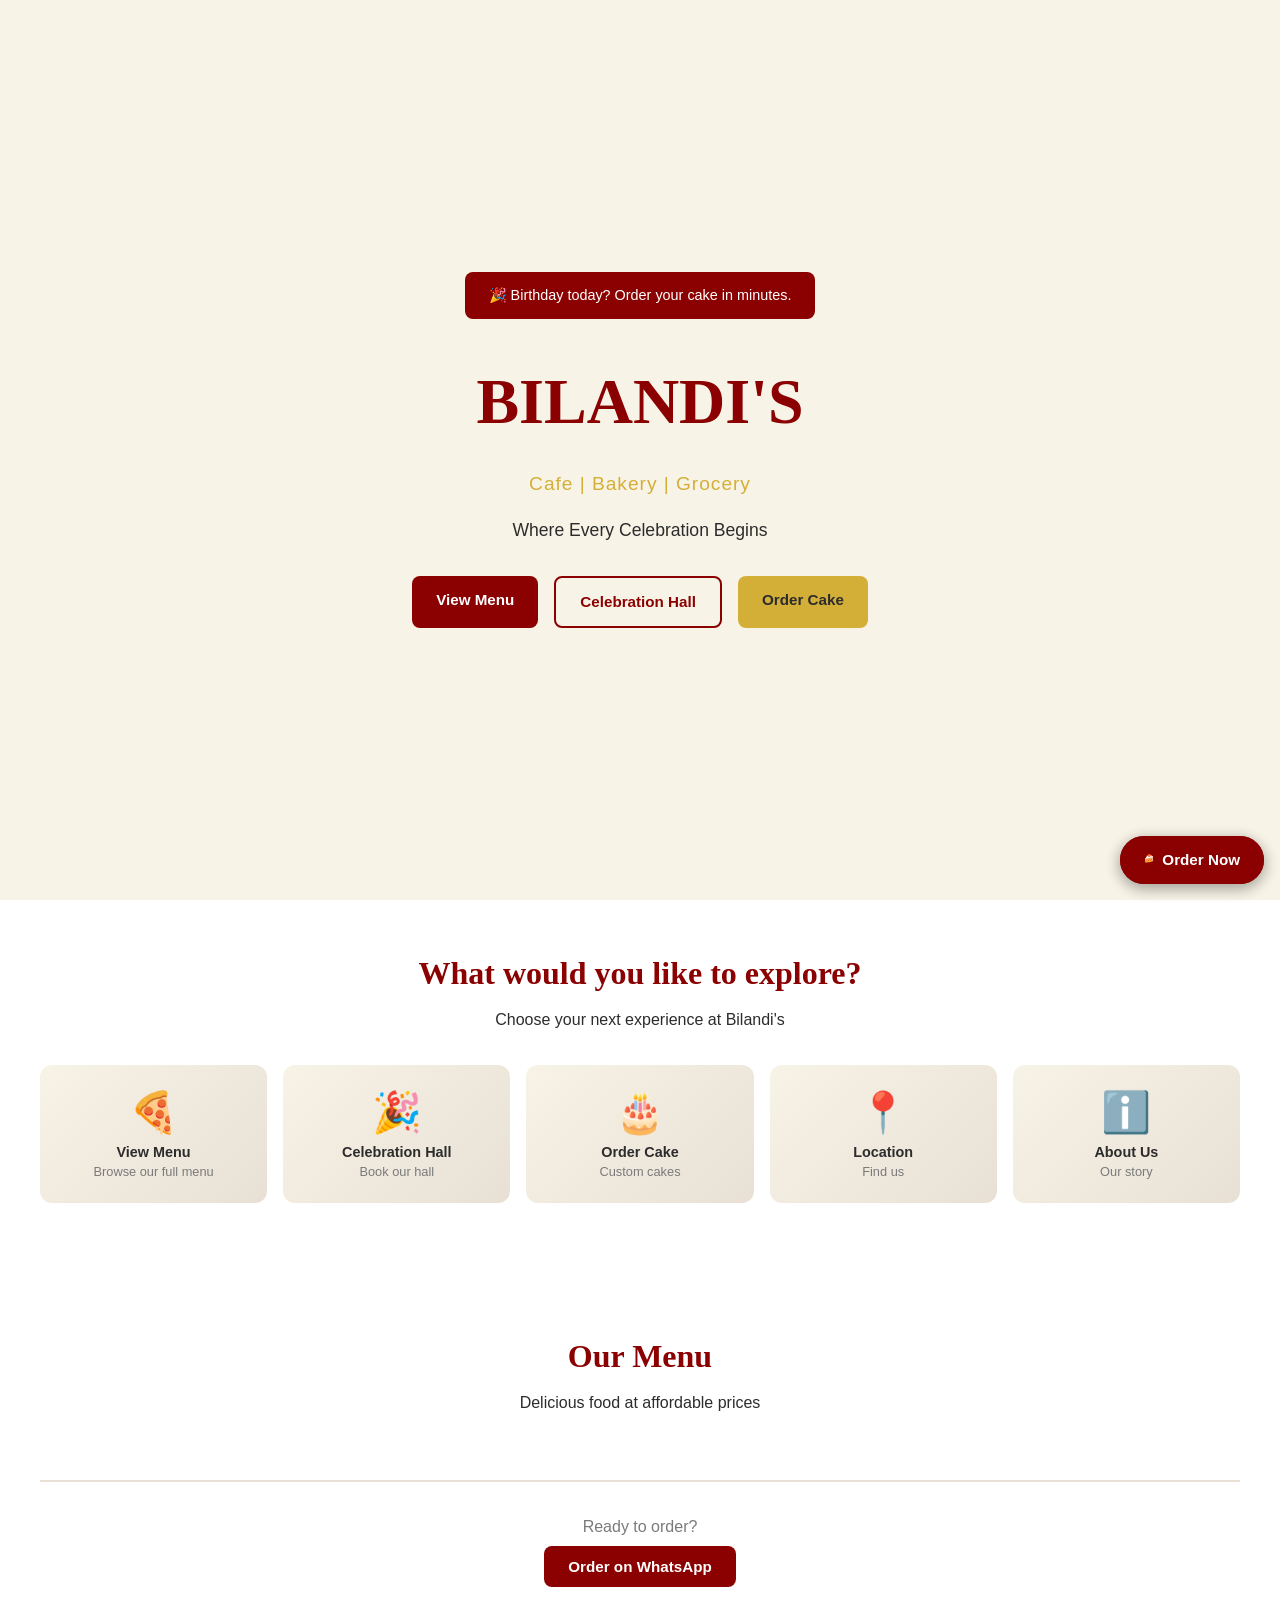
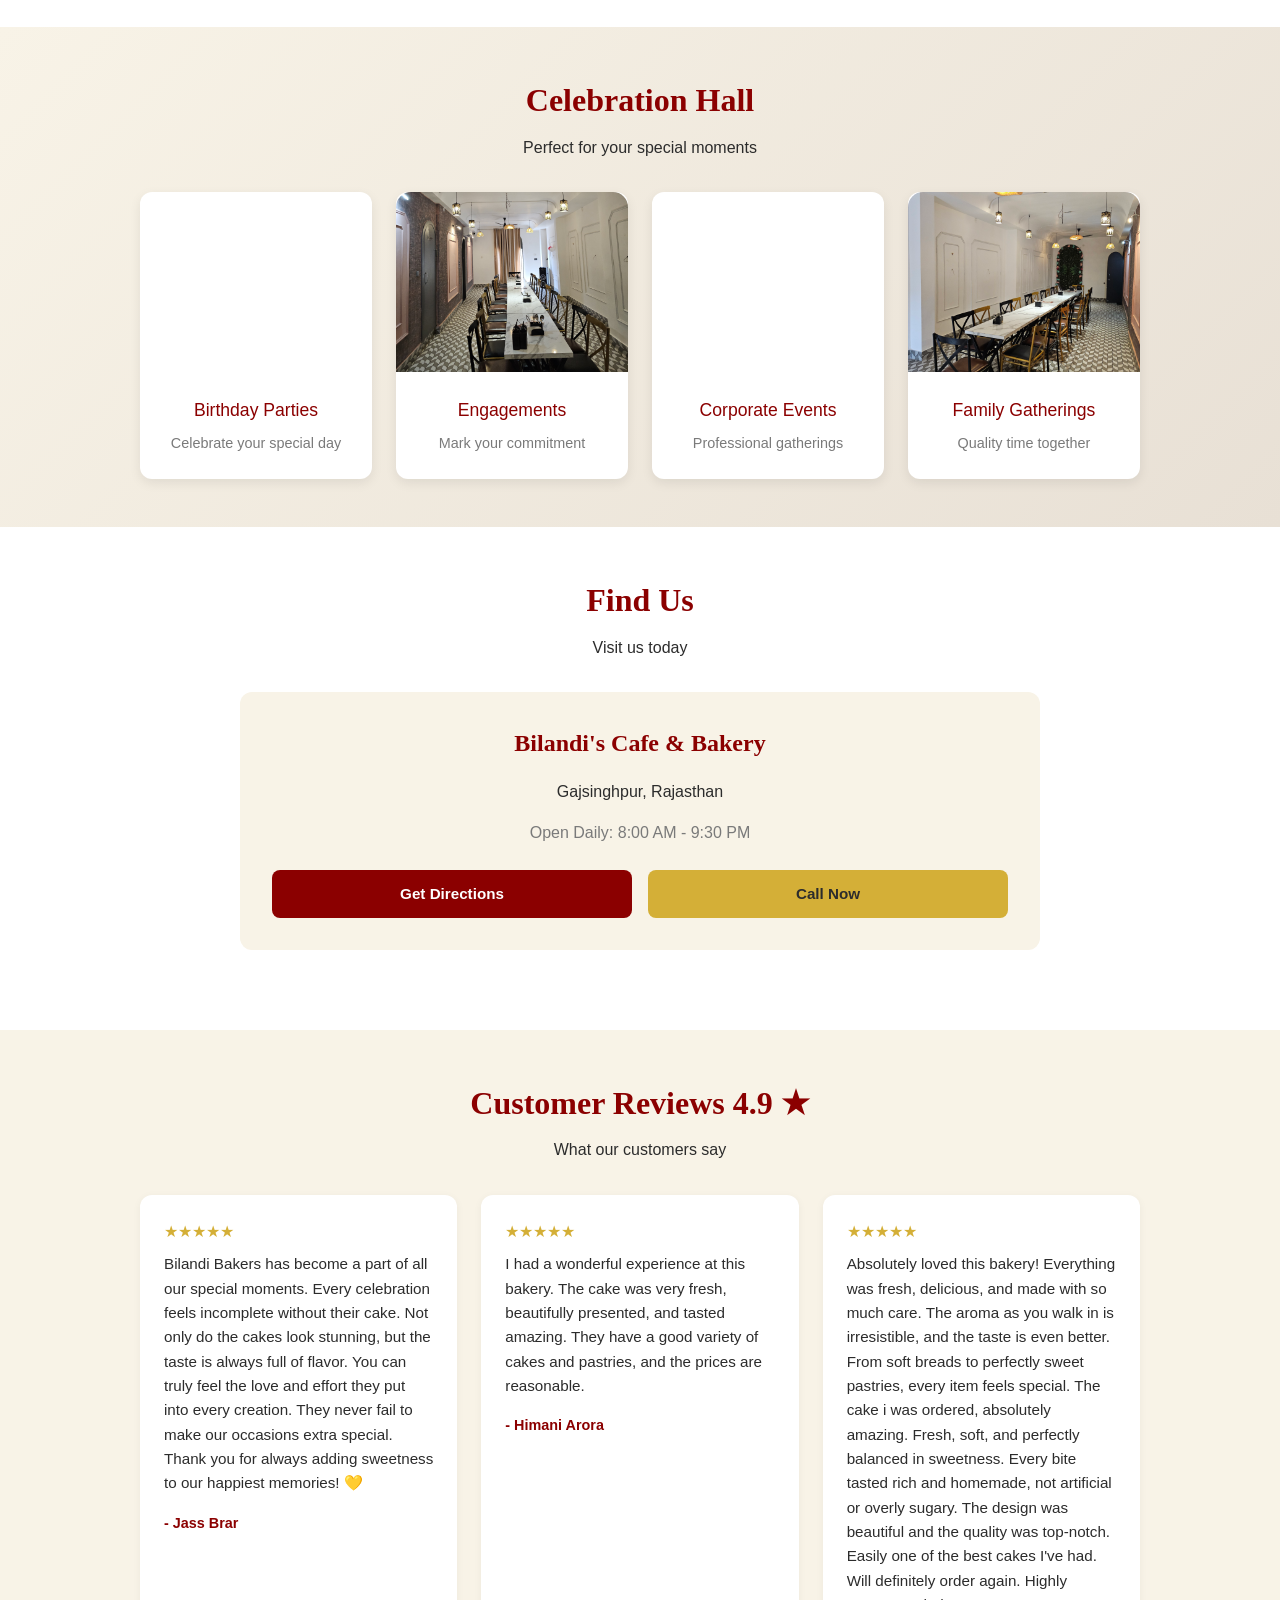
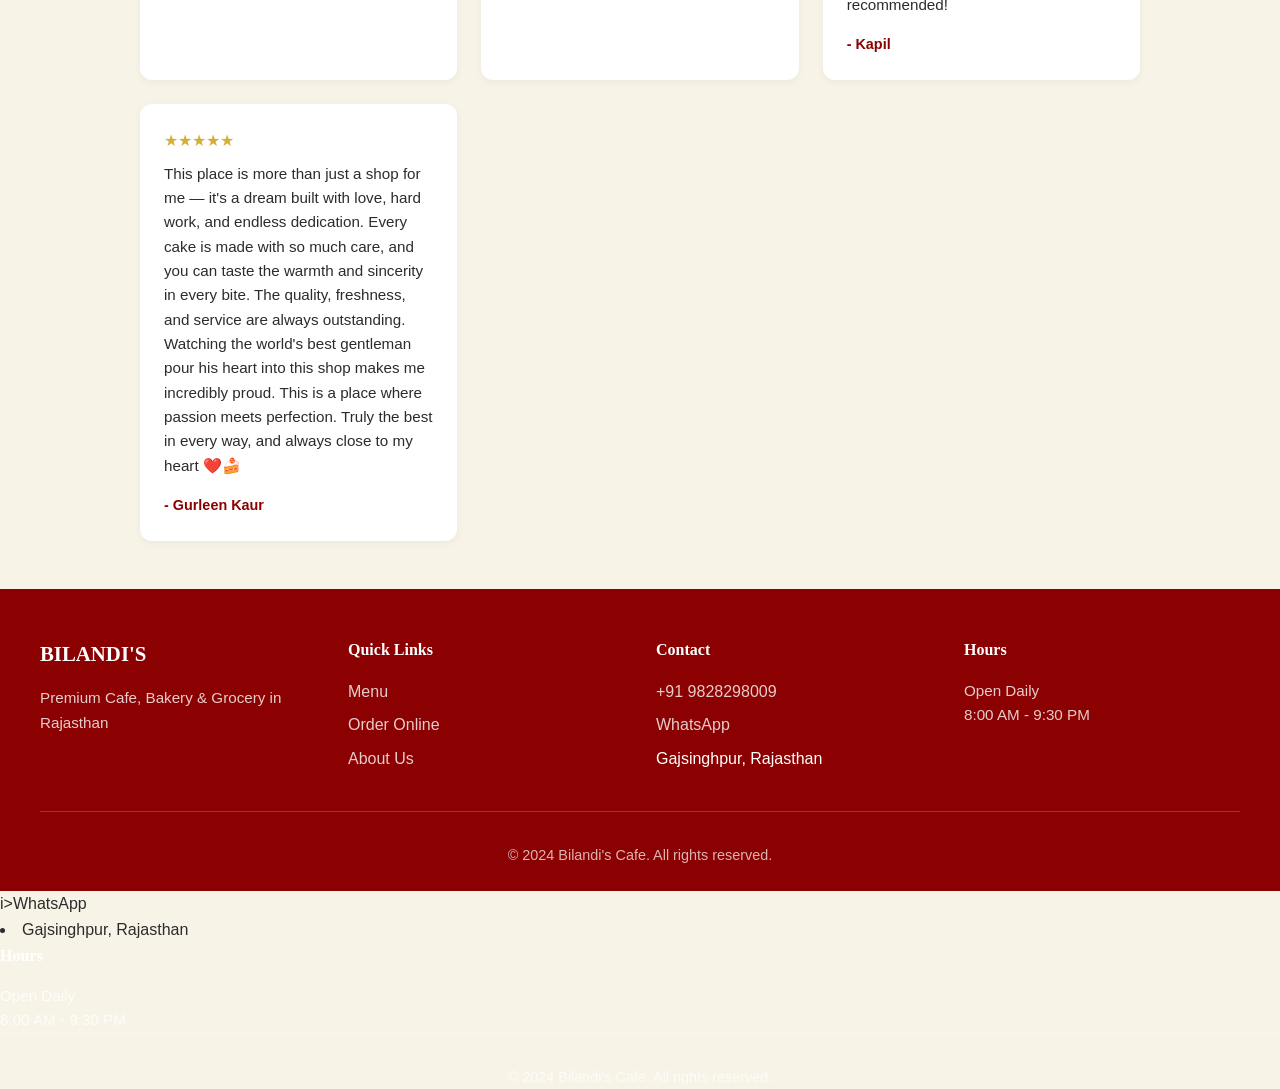
==== commit 63b33f0f: "Update index.html" ====
--- a/index.html
+++ b/index.html
@@ -1095,7 +1095,7 @@
                 { name: 'Bilandi\'s Special Pizza ⭐', prices: '₹229 | ₹349 | ₹469' }
             ],
             'Special Pizzas': [
-                { name: '4 In 1 Pizza (Choose Any 4 Flavors)', prices: '₹449' },
+                { name: '4 In 1 Pizza (Choose Any 4 Flavors)', prices: '₹509' },
                 { name: 'Volcano Farm Fresh', prices: '₹439' },
                 { name: 'Volcano Mexican', prices: '₹449' },
                 { name: 'Volcano Cheese N Corn', prices: '₹459' },
@@ -1132,11 +1132,10 @@
                 { name: 'Cheese N Corn Patty', prices: '₹39' },
                 { name: 'Tandoori Patty', prices: '₹39' },
                 { name: 'Mexican Patty', prices: '₹49' },
-                { name: 'Pizza Patty', prices: '₹59' }
             ],
             'Fries': [
                 { name: 'Plain Fries', prices: '₹79' },
-                { name: 'Cheese Loaded Fries', prices: '₹79' },
+                { name: 'Cheese Loaded Fries', prices: '₹99' },
                 { name: 'Masala Fries', prices: '₹89' },
                 { name: 'Tandoori Fries', prices: '₹99' },
                 { name: 'Peri Peri Fries', prices: '₹99' }
@@ -1145,12 +1144,11 @@
                 { name: 'Red Sauce Pasta', prices: '₹139' },
                 { name: 'White Sauce Pasta', prices: '₹149' },
                 { name: 'Makhni Pasta', prices: '₹149' },
-                { name: 'Tandoori Pasta', prices: '₹149' },
                 { name: 'Peri Peri Pasta', prices: '₹149' },
                 { name: 'Mix Sauce Pasta', prices: '₹159' }
             ],
             'Garlic Bread': [
-                { name: 'Toast Garlic Bread', prices: '₹79' },
+                { name: 'Toast Garlic Bread', prices: '₹99' },
                 { name: 'Stuffed Garlic Bread', prices: '₹139' },
                 { name: 'Makhni Cheese Garlic Bread', prices: '₹139' }
             ],
@@ -1174,10 +1172,10 @@
                 { name: 'Cheese N Corn Maggie', prices: '₹109' }
             ],
             'Subs (Garlic/Multigrain)': [
-                { name: 'Aloo Patty Sub', prices: '₹89' },
-                { name: 'Veggie Delight Sub', prices: '₹89' },
-                { name: 'Paneer Tikka Sub', prices: '₹109' },
-                { name: 'Cheese N Corn Sub', prices: '₹129' }
+                { name: 'Aloo Patty Sub', prices: '₹99' },
+                { name: 'Veggie Delight Sub', prices: '₹99' },
+                { name: 'Paneer Tikka Sub', prices: '₹119' },
+                { name: 'Cheese N Corn Sub', prices: '₹139' }
             ],
             'Chinese': [
                 { name: 'Spring Roll', prices: '₹69' },
@@ -1198,6 +1196,8 @@
                 { name: 'Hazelnut Hot Coffee', prices: '₹89' },
                 { name: 'Cold Coffee', prices: '₹69' },
                 { name: 'Cold Coffee with Ice Cream', prices: '₹89' }
+                { name: 'Caramel Cold Coffee', prices: '₹69' },
+                { name: 'Caramel Cold Coffee with Ice Cream', prices: '₹89' }
             ],
             'Shakes': [
                 { name: 'Vanilla Shake', prices: '₹59' },
@@ -1210,6 +1210,8 @@
                 { name: 'Butterscotch Shake with Ice Cream', prices: '₹89' },
                 { name: 'Chocolate Shake', prices: '₹79' },
                 { name: 'Chocolate Shake with Ice Cream', prices: '₹99' },
+                { name: 'Caramel Shake', prices: '₹79' },
+                { name: 'Caramel Shake with Ice Cream', prices: '₹99' },
                 { name: 'Oreo Shake With Ice Cream', prices: '₹119' },
                 { name: 'Blue Berry Shake With Ice Cream', prices: '₹119' },
                 { name: 'KitKat Shake With Ice Cream', prices: '₹129' },
@@ -1228,7 +1230,6 @@
             'Desserts': [
                 { name: 'Brownie', prices: '₹119' },
                 { name: 'Brownie with Ice Cream', prices: '₹159' },
-                { name: 'Chocolate Sandwich', prices: '₹179' }
             ]
         };
         
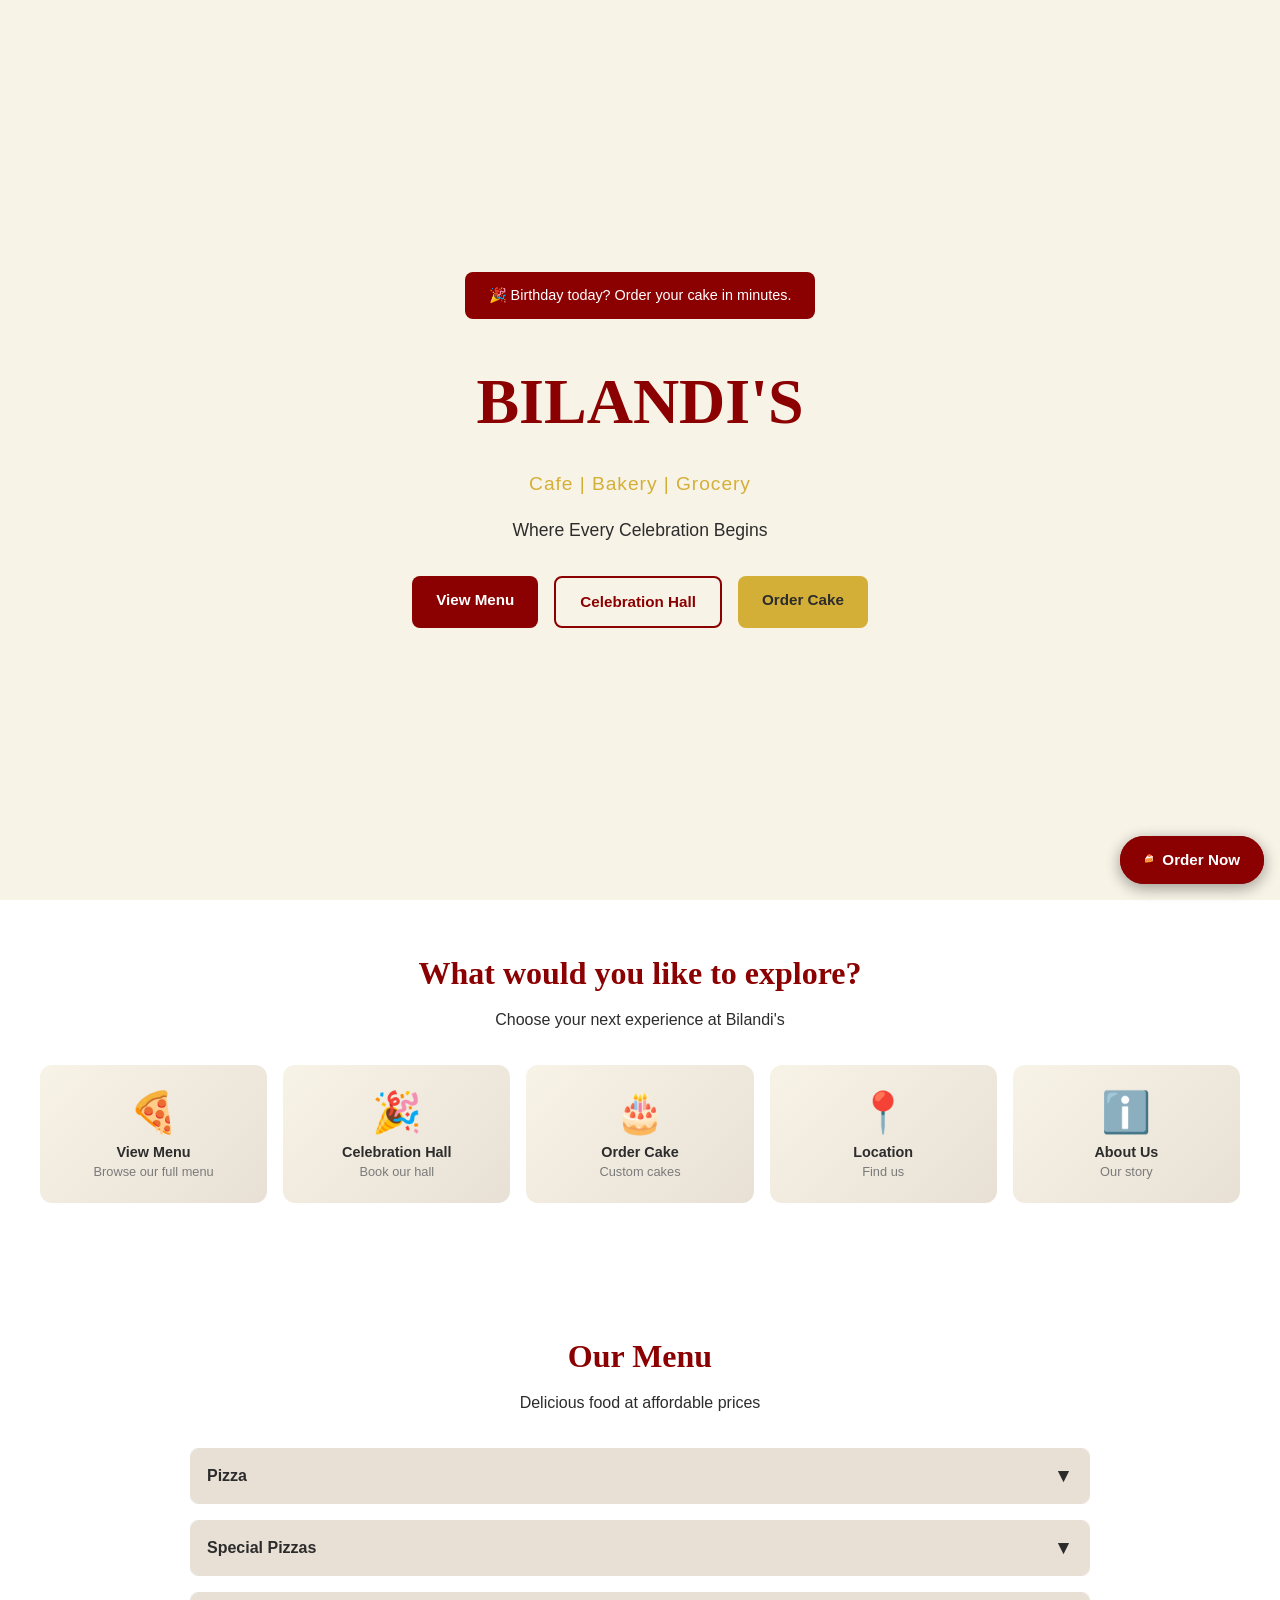
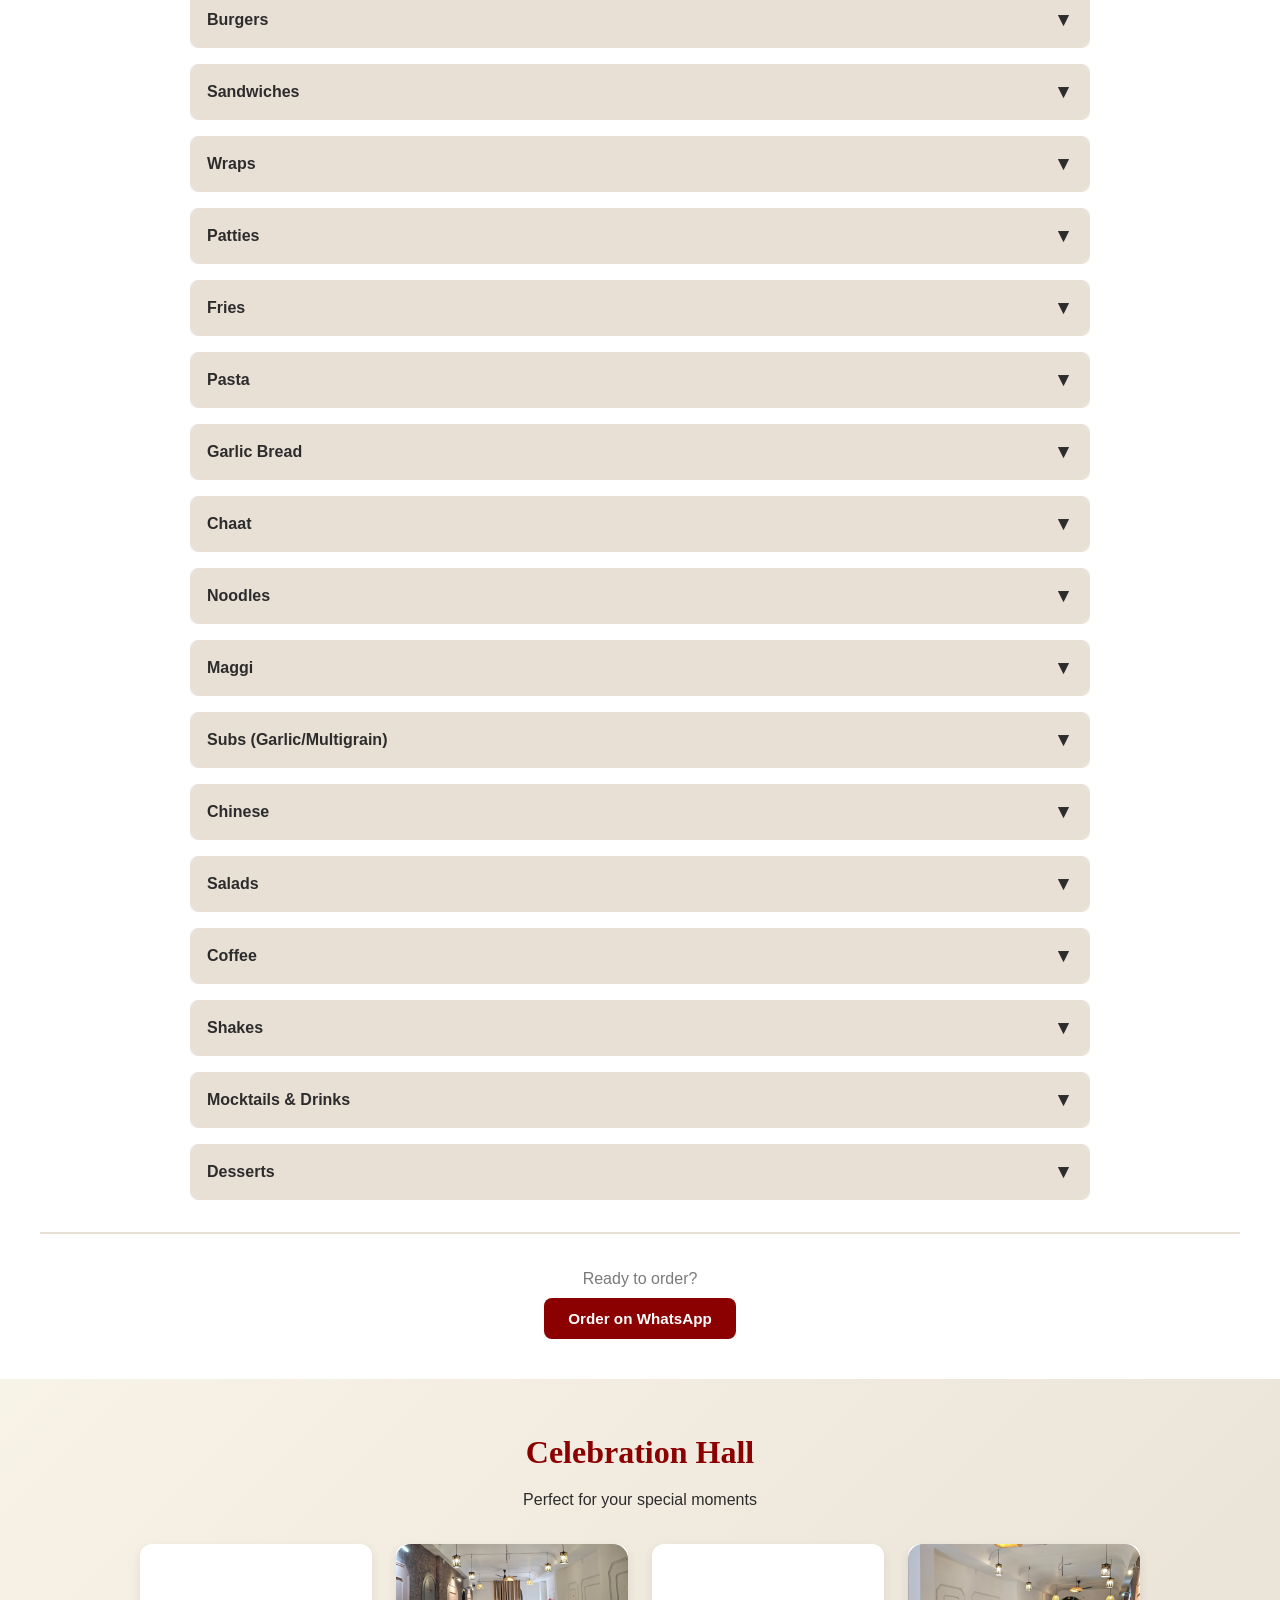
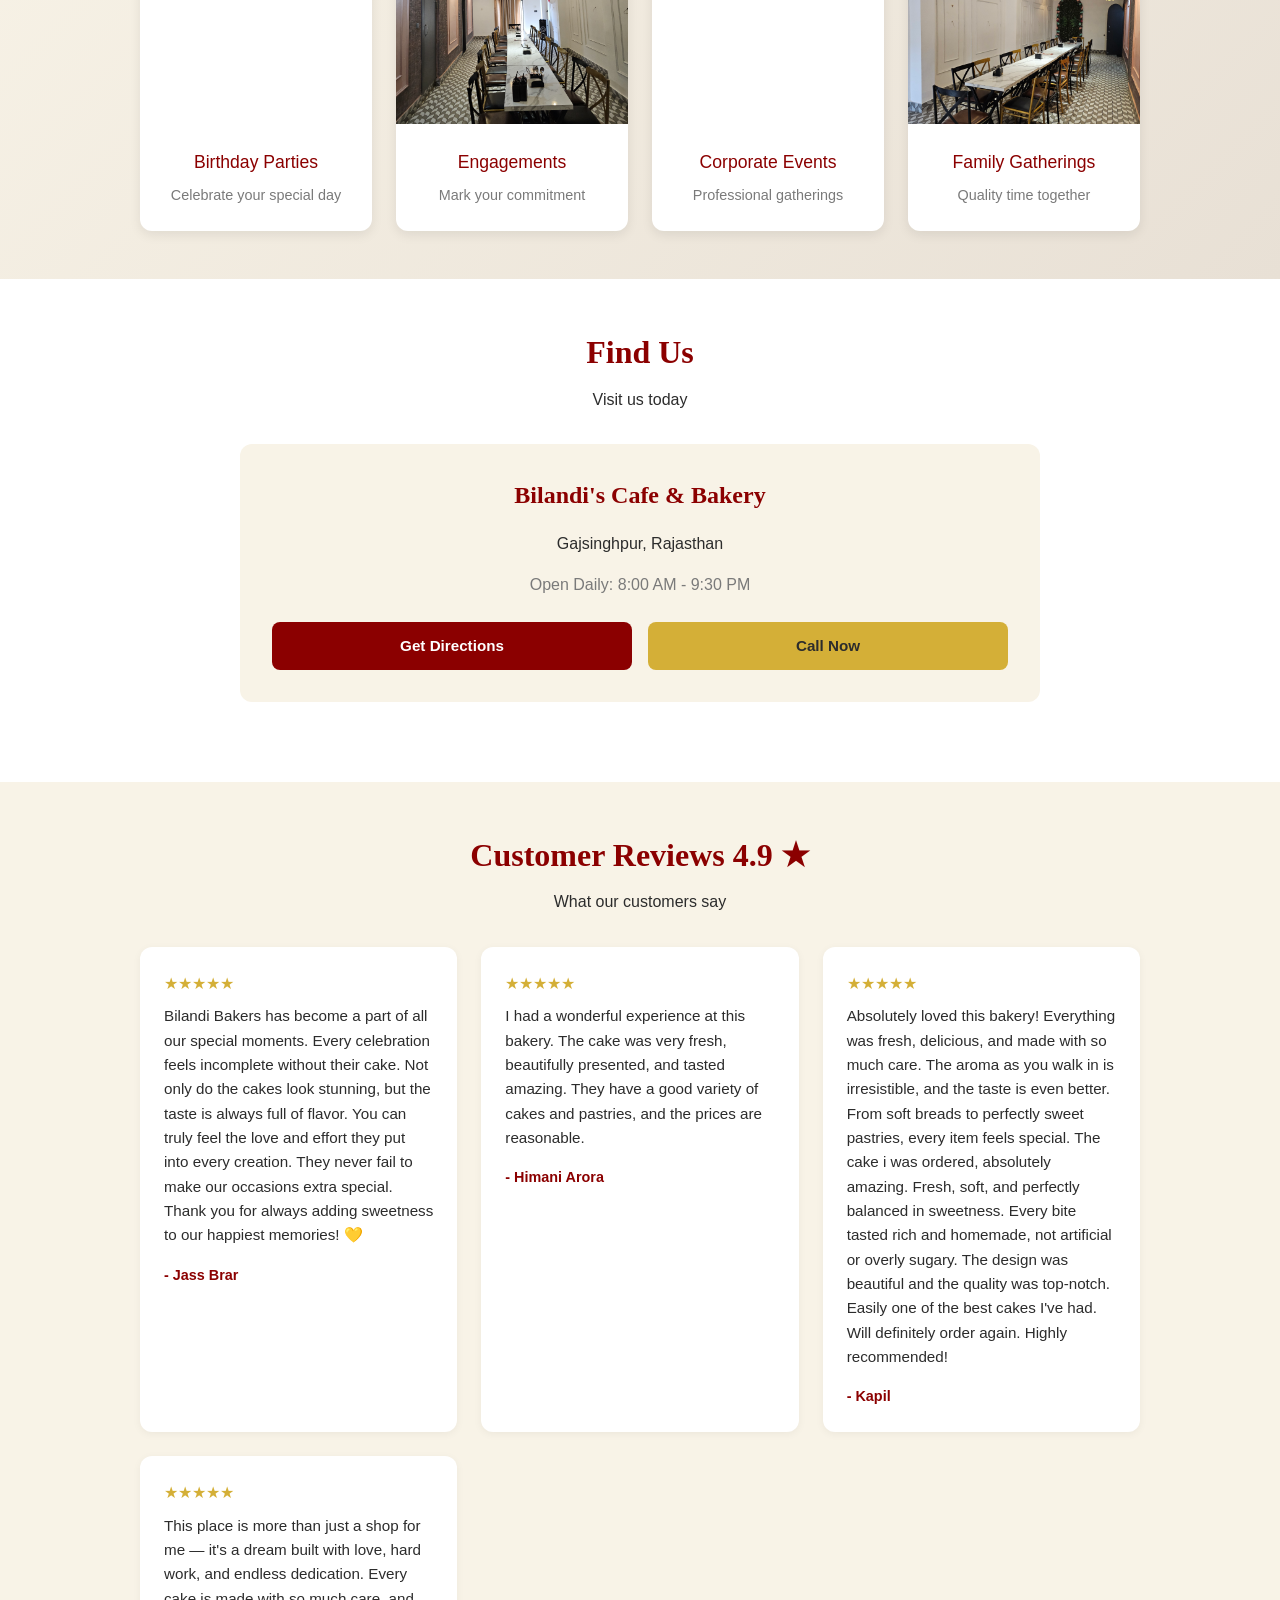
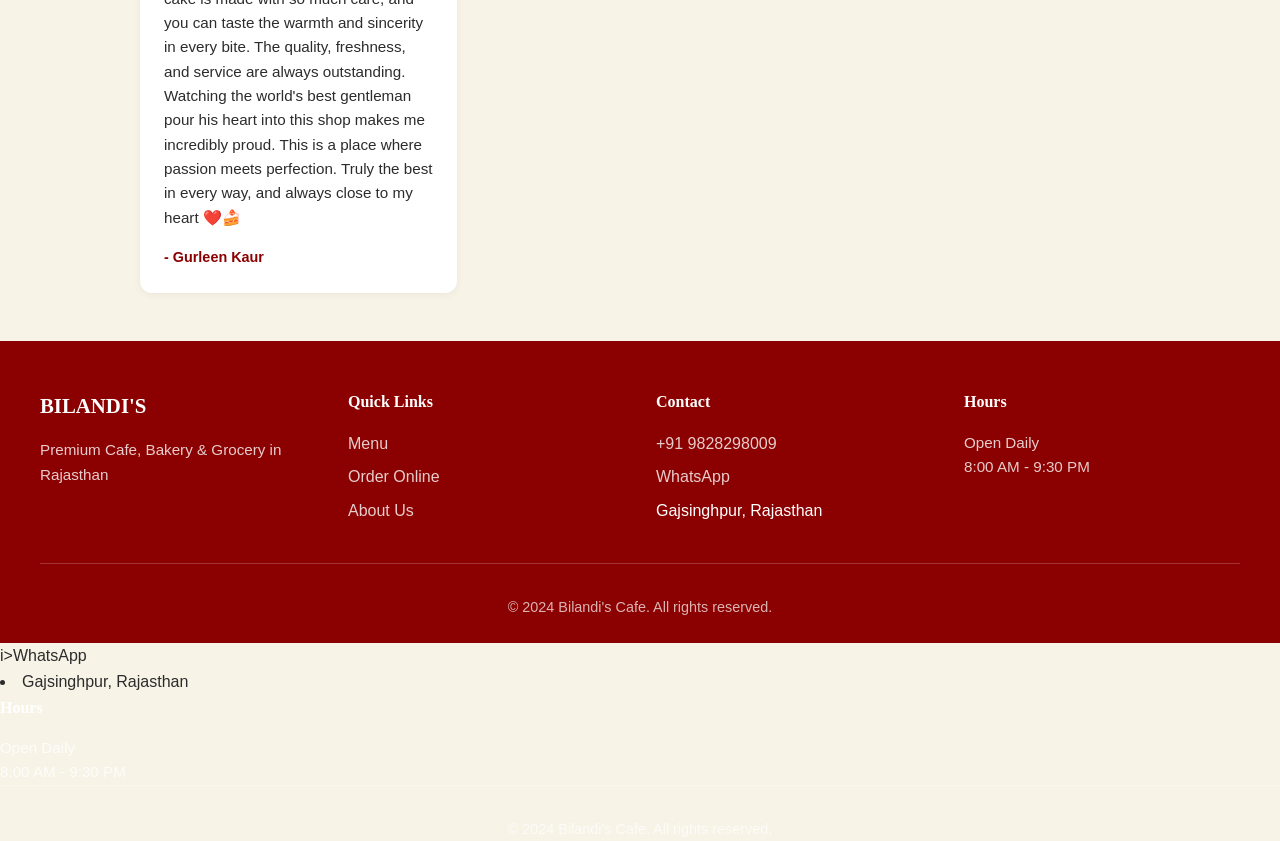
==== commit effda7e1: "Update index.html" ====
--- a/index.html
+++ b/index.html
@@ -1131,7 +1131,7 @@
             'Patties': [
                 { name: 'Cheese N Corn Patty', prices: '₹39' },
                 { name: 'Tandoori Patty', prices: '₹39' },
-                { name: 'Mexican Patty', prices: '₹49' },
+                { name: 'Mexican Patty', prices: '₹49' }
             ],
             'Fries': [
                 { name: 'Plain Fries', prices: '₹79' },
@@ -1195,9 +1195,9 @@
                 { name: 'Hot Coffee', prices: '₹49' },
                 { name: 'Hazelnut Hot Coffee', prices: '₹89' },
                 { name: 'Cold Coffee', prices: '₹69' },
-                { name: 'Cold Coffee with Ice Cream', prices: '₹89' }
-                { name: 'Caramel Cold Coffee', prices: '₹69' },
-                { name: 'Caramel Cold Coffee with Ice Cream', prices: '₹89' }
+                { name: 'Cold Coffee with Ice Cream', prices: '₹89' },
+                { name: 'Caramel Cold Coffee', prices: '₹89' },
+                { name: 'Caramel Cold Coffee with Ice Cream', prices: '₹109' }
             ],
             'Shakes': [
                 { name: 'Vanilla Shake', prices: '₹59' },
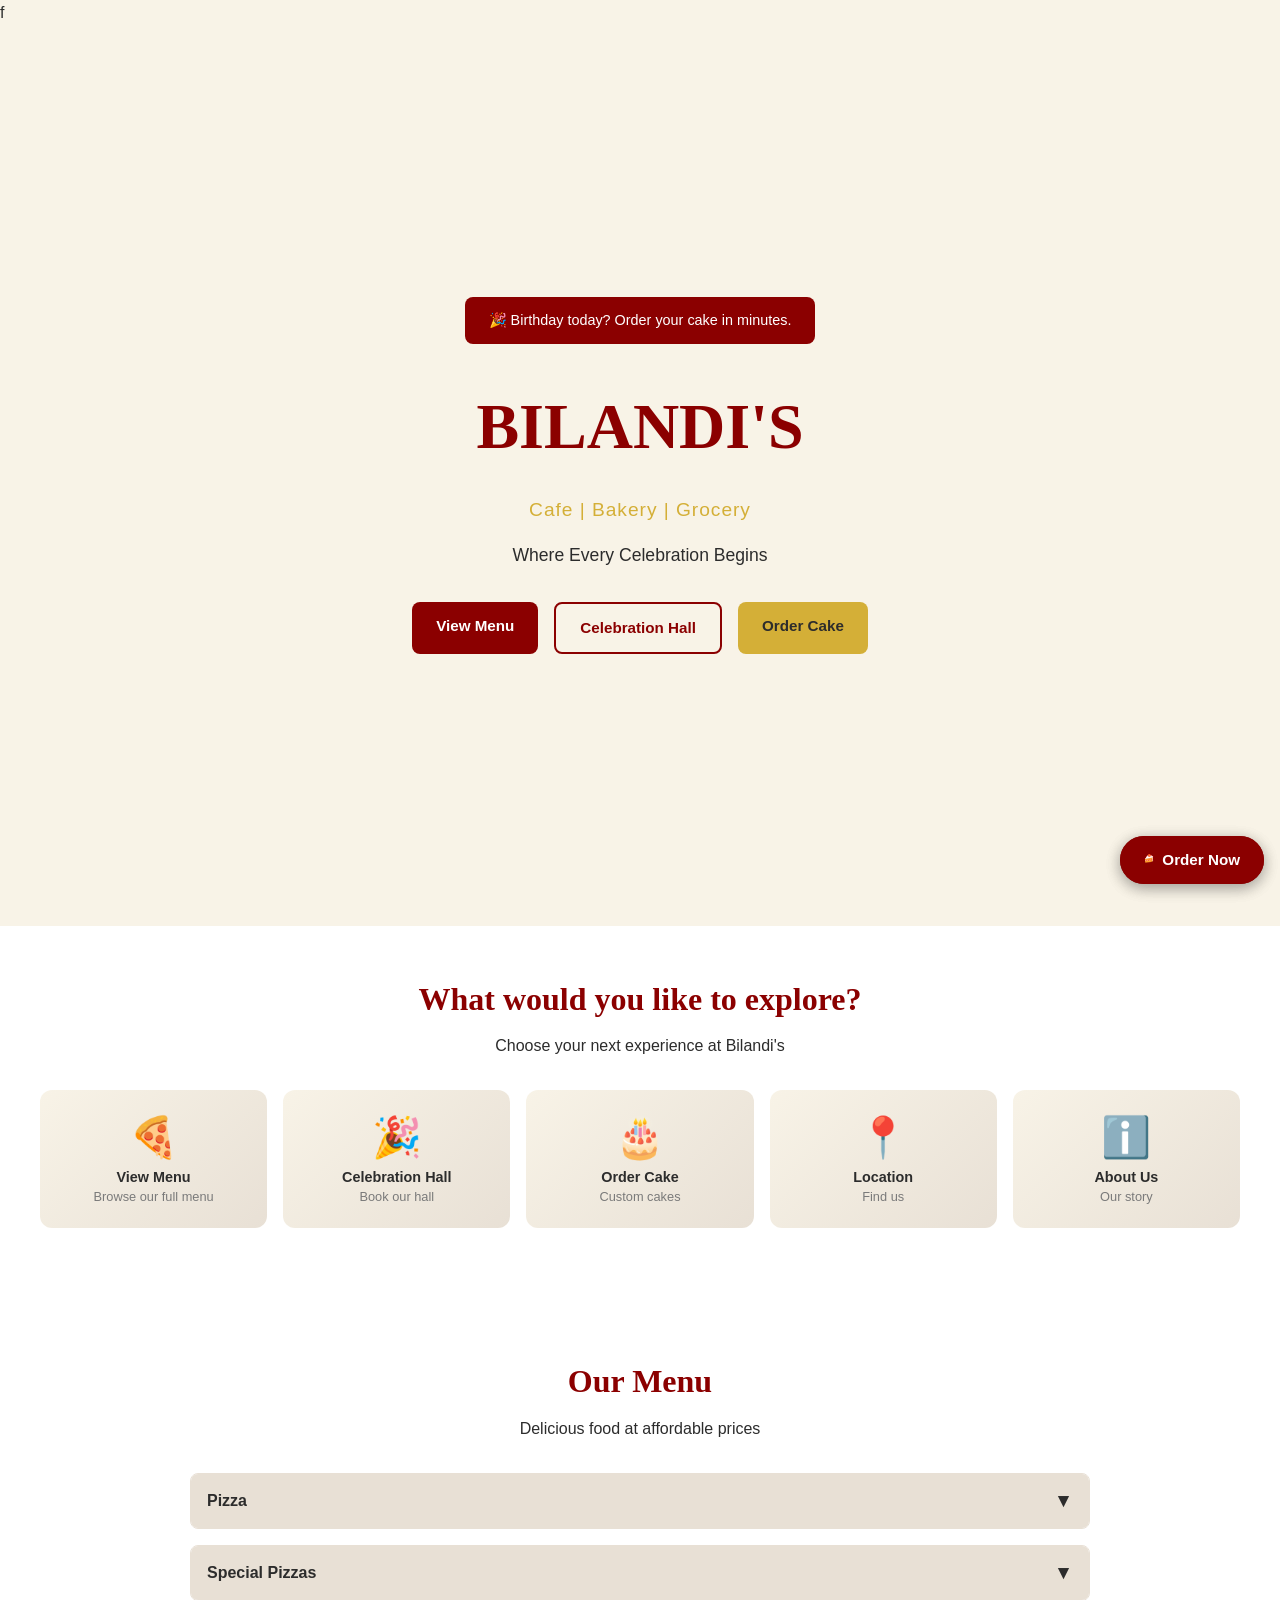
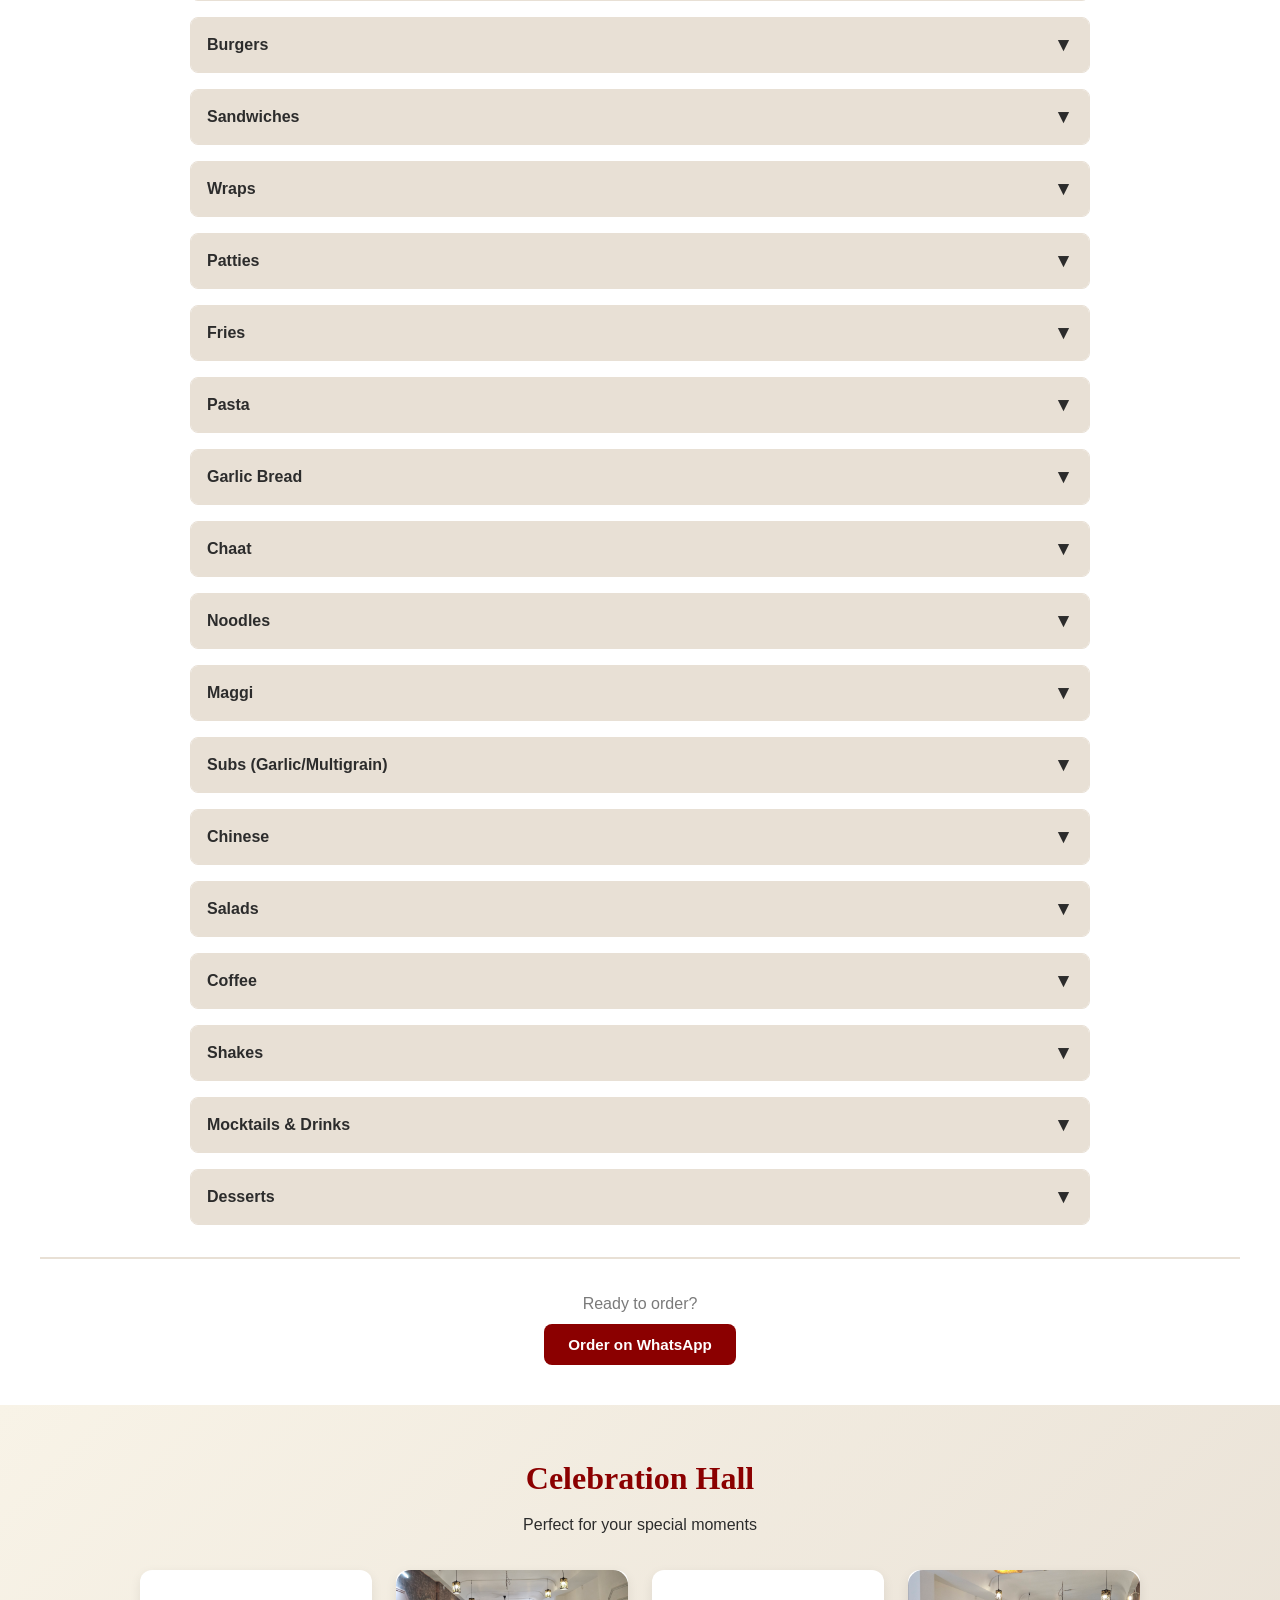
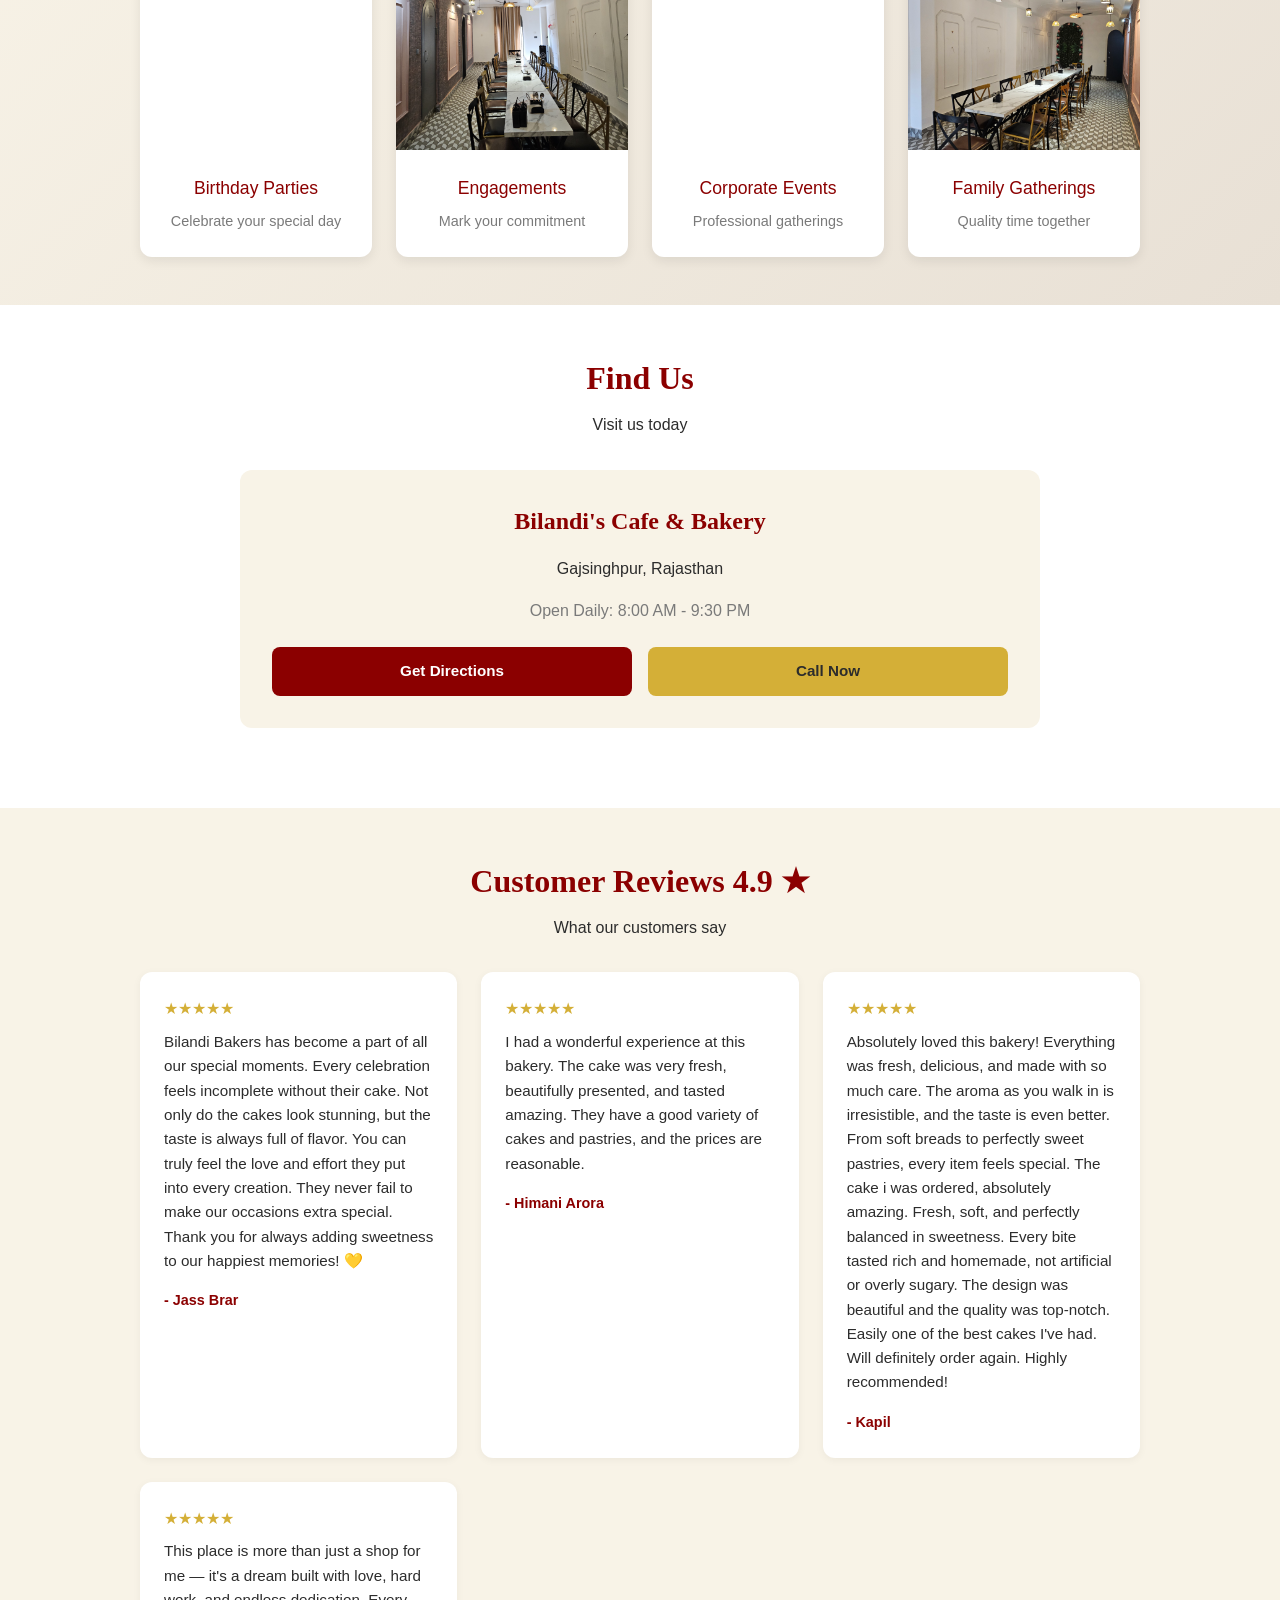
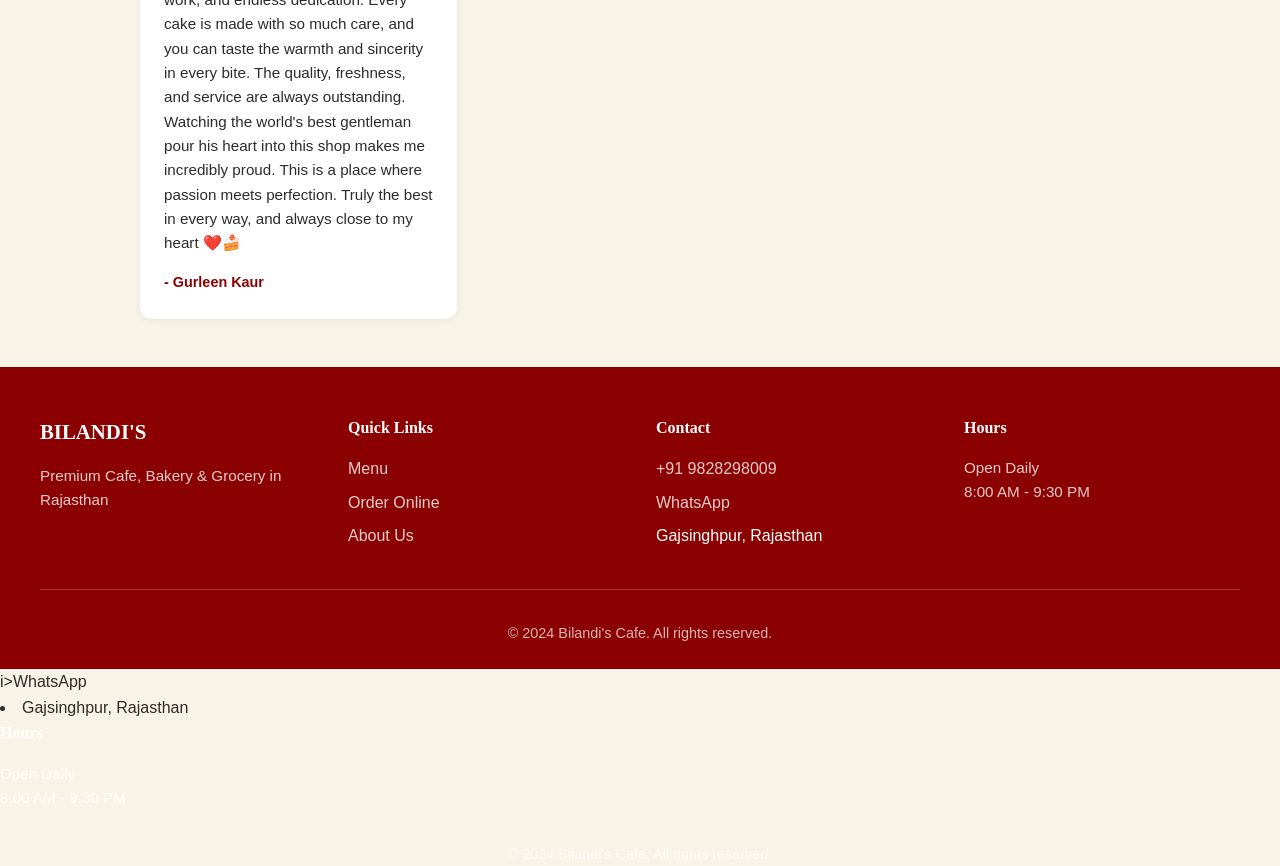
==== commit be363aca: "Update index.html" ====
--- a/index.html
+++ b/index.html
@@ -1,4 +1,4 @@
-<html lang="en">
+f<html lang="en">
 <head>
     <meta charset="UTF-8">
     <meta name="viewport" content="width=device-width, initial-scale=1.0">
@@ -860,12 +860,12 @@
                 { name: 'Bilandi\'s Special Pizza ⭐', prices: '₹229 | ₹349 | ₹469' }
             ],
             'Special Pizzas': [
-                { name: '4 In 1 Pizza (Choose Any 4 Flavors)', prices: '₹449' },
-                { name: 'Volcano Farm Fresh', prices: '₹439' },
-                { name: 'Volcano Mexican', prices: '₹449' },
-                { name: 'Volcano Cheese N Corn', prices: '₹459' },
-                { name: 'Volcano Hot Tandoori', prices: '₹469' },
-                { name: 'Volcano Peppy Paneer', prices: '₹479' }
+                { name: '4 In 1 Pizza (Choose Any 4 Flavors)', prices: '₹509' },
+                { name: 'Volcano Farm Fresh', prices: '₹509' },
+                { name: 'Volcano Mexican', prices: '₹509' },
+                { name: 'Volcano Cheese N Corn', prices: '₹519' },
+                { name: 'Volcano Hot Tandoori', prices: '₹529' },
+                { name: 'Volcano Peppy Paneer', prices: '₹539' }
             ],
             'Burgers': [
                 { name: 'Aloo Tikki Burger', prices: '₹39' },
@@ -944,7 +944,7 @@
                 { name: 'Chilli Potato', prices: '₹130' },
                 { name: 'Honey Chilli Potato', prices: '₹139' },
                 { name: 'Spring Roll', prices: '₹69' },
-                { name: 'Cheese Balls', prices: '₹129' },
+                { name: 'Cheese Corn Roll', prices: '₹149' },
                 { name: 'Paneer Chilli', prices: '₹179' }
             ],
             'Noodles': [
@@ -1086,21 +1086,23 @@
                 { name: 'Mexican Pizza', prices: '₹169 | ₹259 | ₹369' },
                 { name: 'Deluxe Veggie Pizza', prices: '₹179 | ₹269 | ₹379' },
                 { name: 'Veg Extravaganza Pizza', prices: '₹189 | ₹279 | ₹389' },
-                { name: 'Creamy Tomato Pizza', prices: '₹199 | ₹299 | ₹409' },
+                { name: 'Veg Paradise Pizza 🆕', prices: '₹189 | ₹279 | ₹389' },
+                { name: 'Creamy Tomato Pizza 🆕', prices: '₹199 | ₹299 | ₹409' },
                 { name: 'Cheese N Corn Pizza', prices: '₹199 | ₹299 | ₹409' },
                 { name: 'Indi Makhni Paneer Pizza', prices: '₹209 | ₹309 | ₹409' },
                 { name: 'Kadai Paneer Pizza', prices: '₹209 | ₹309 | ₹409' },
                 { name: 'Peppy Paneer Pizza', prices: '₹219 | ₹329 | ₹439' },
+                { name: 'Paneer Tikka Pizza 🆕', prices: '₹219 | ₹329 | ₹439' },
                 { name: 'Hot Tandoori Pizza', prices: '₹219 | ₹339 | ₹459' },
                 { name: 'Bilandi\'s Special Pizza ⭐', prices: '₹229 | ₹349 | ₹469' }
             ],
             'Special Pizzas': [
                 { name: '4 In 1 Pizza (Choose Any 4 Flavors)', prices: '₹509' },
-                { name: 'Volcano Farm Fresh', prices: '₹439' },
-                { name: 'Volcano Mexican', prices: '₹449' },
-                { name: 'Volcano Cheese N Corn', prices: '₹459' },
-                { name: 'Volcano Hot Tandoori', prices: '₹469' },
-                { name: 'Volcano Peppy Paneer', prices: '₹479' }
+                { name: 'Volcano Farm Fresh', prices: '₹509' },
+                { name: 'Volcano Mexican', prices: '₹509' },
+                { name: 'Volcano Cheese N Corn', prices: '₹519' },
+                { name: 'Volcano Hot Tandoori', prices: '₹529' },
+                { name: 'Volcano Peppy Paneer', prices: '₹539' }
             ],
             'Burgers': [
                 { name: 'Aloo Tikki Burger', prices: '₹39' },
@@ -1191,7 +1193,7 @@
                 { name: 'Bilandi\'s Special Salad ⭐', prices: '₹149' }
             ],
             'Coffee': [
-                { name: 'Black Coffee', prices: '₹29' },
+                { name: 'Black Coffee', prices: '₹39' },
                 { name: 'Hot Coffee', prices: '₹49' },
                 { name: 'Hazelnut Hot Coffee', prices: '₹89' },
                 { name: 'Cold Coffee', prices: '₹69' },
